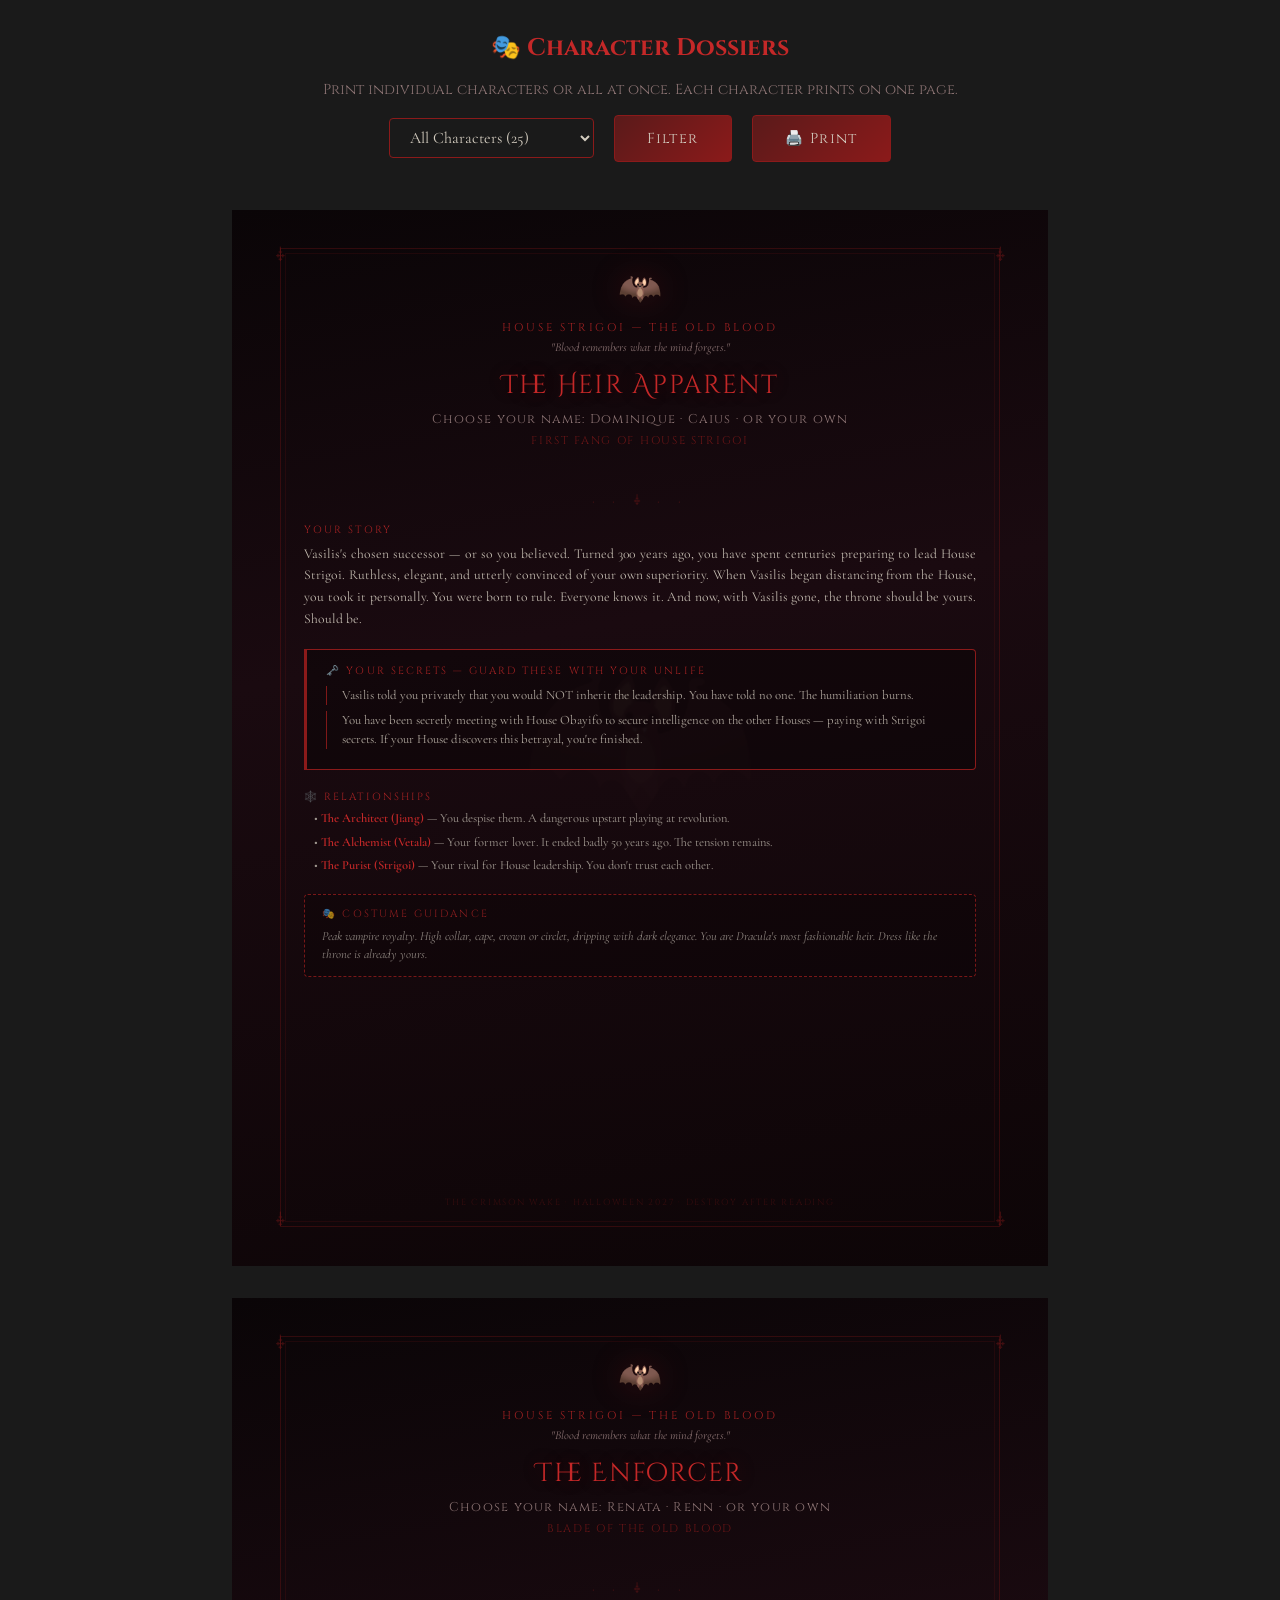
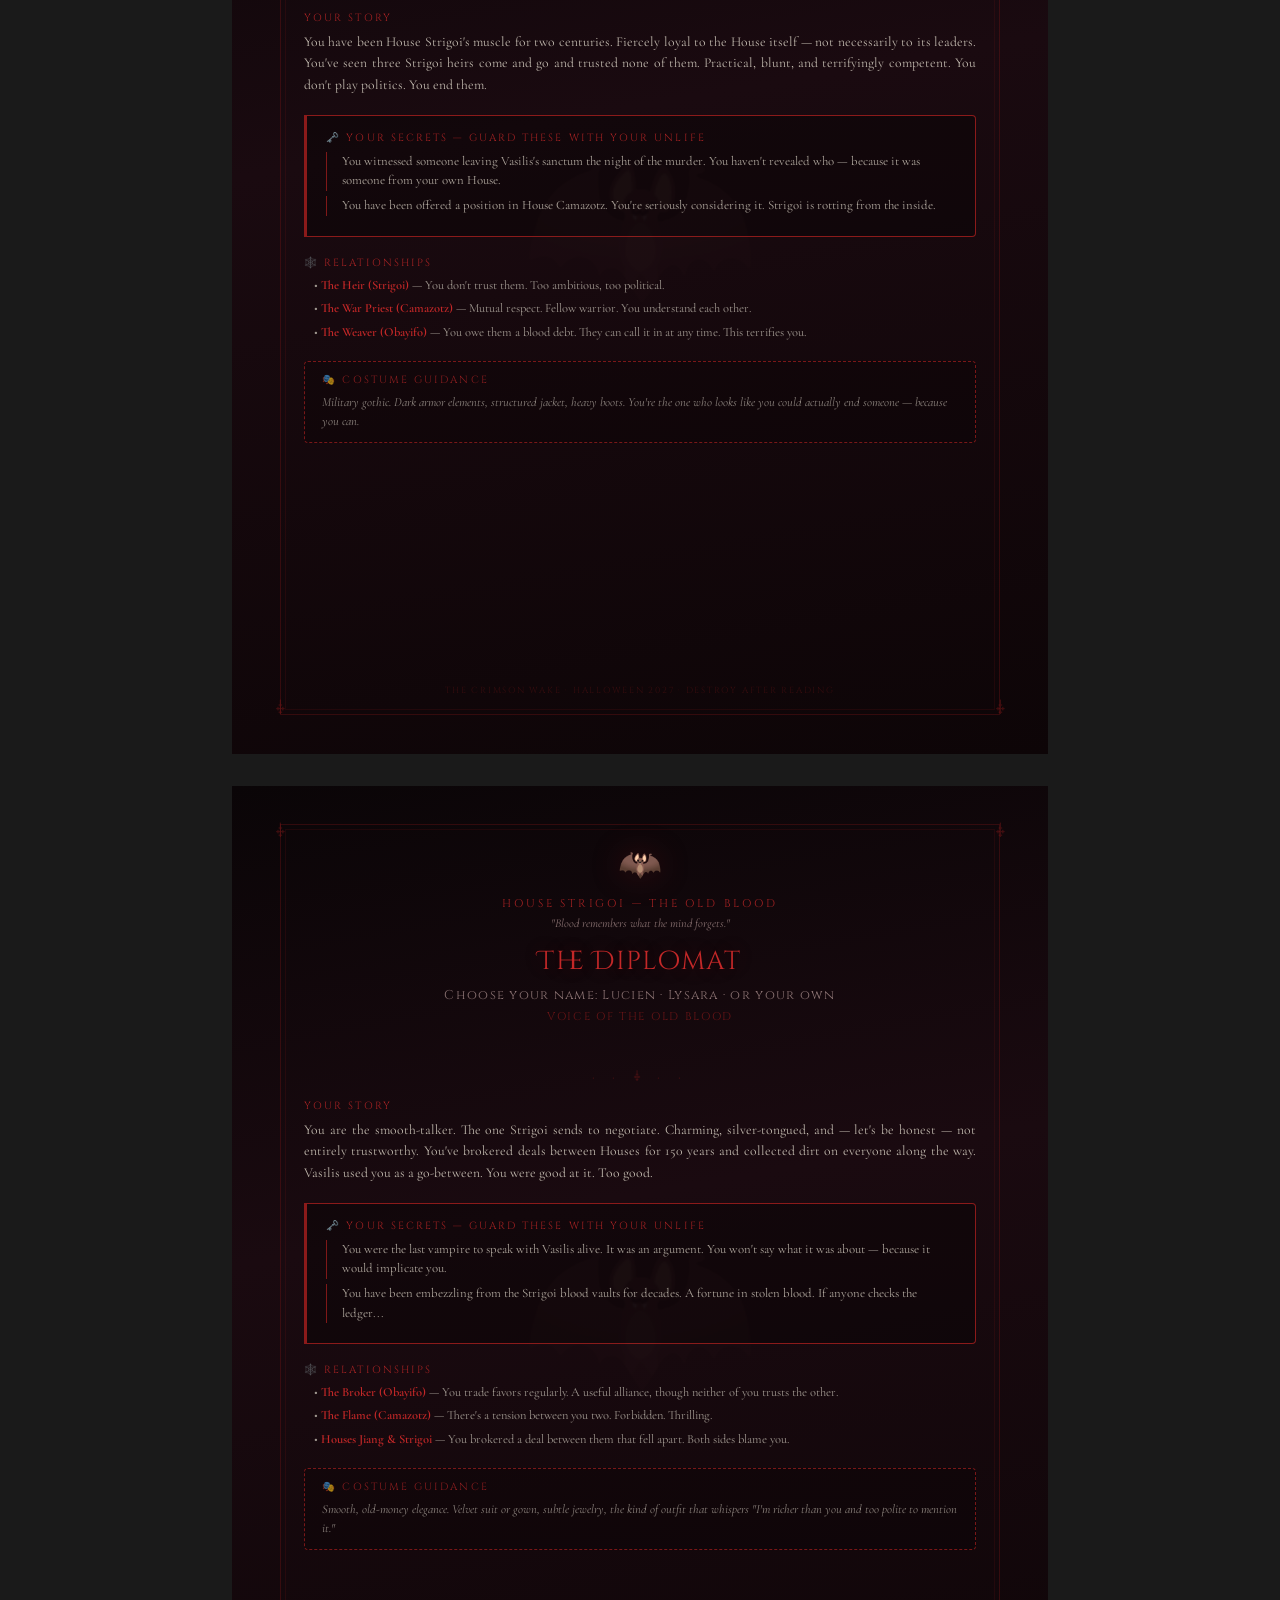
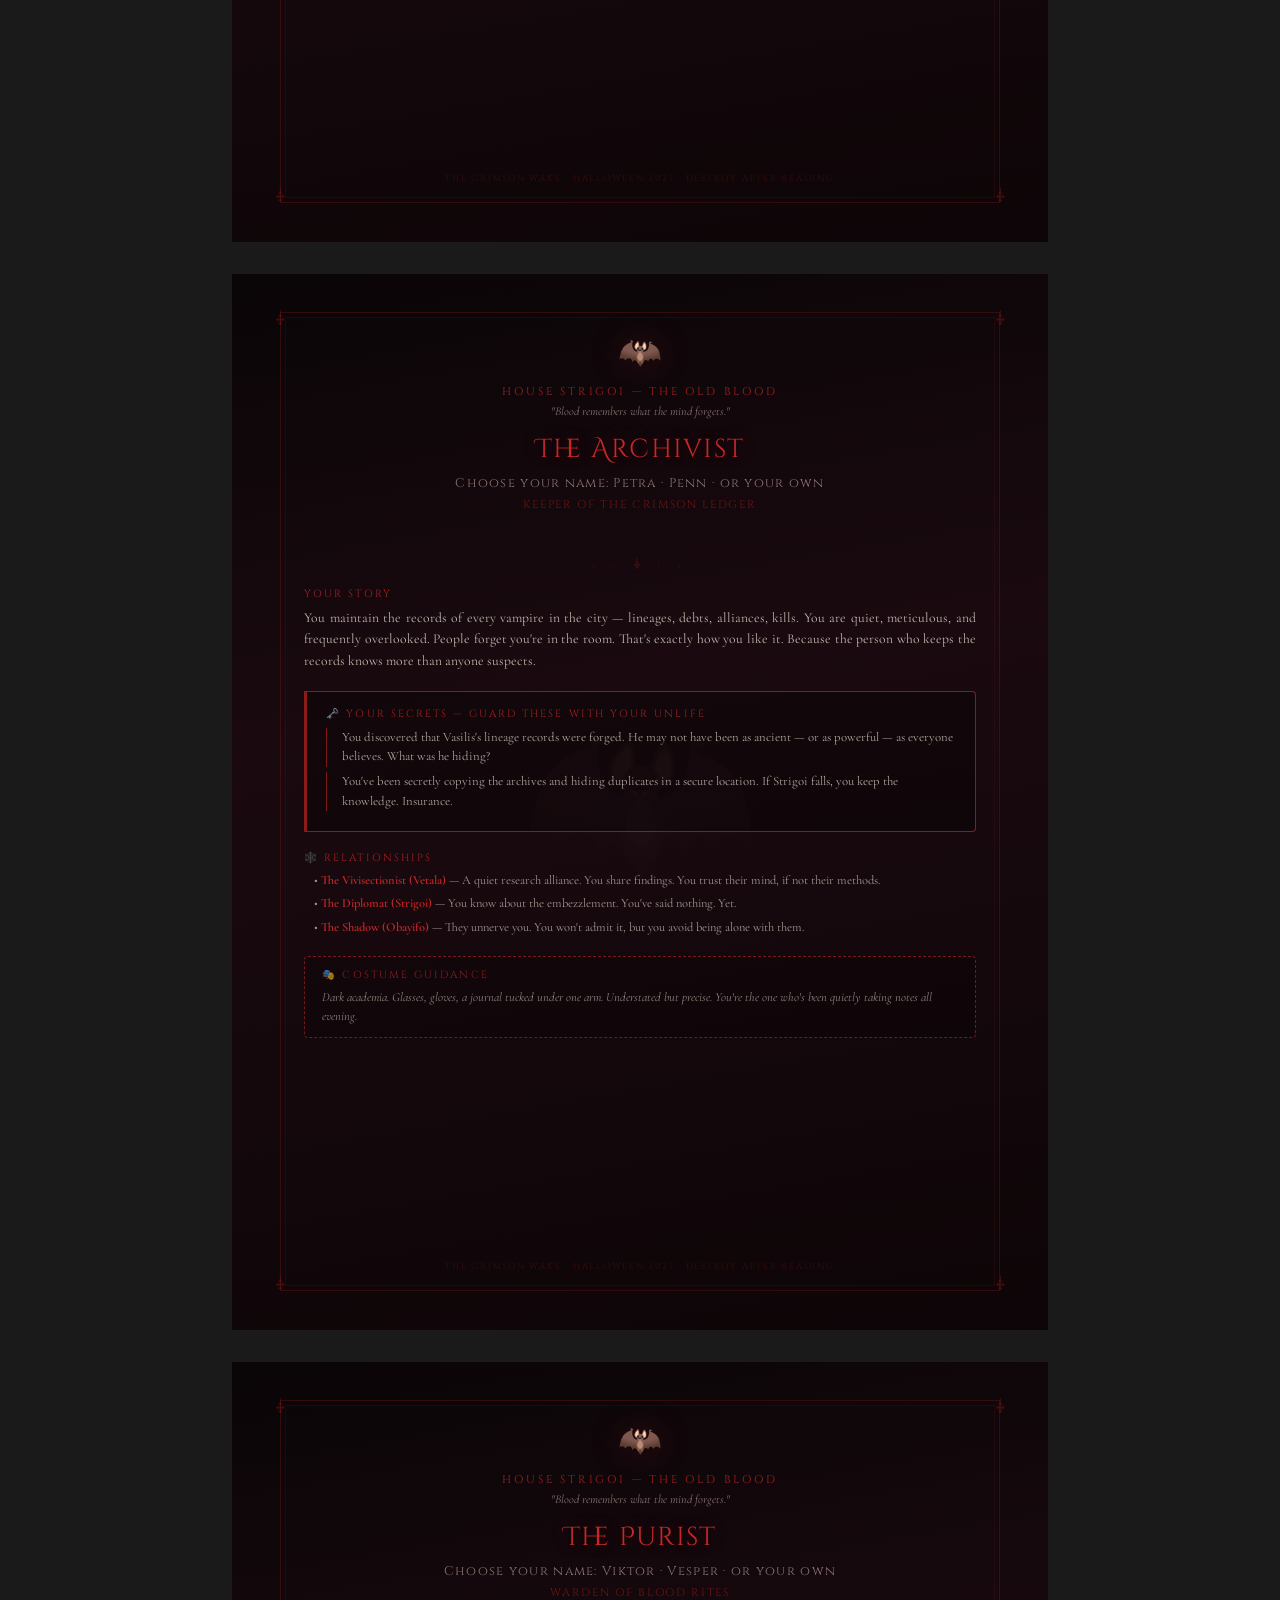
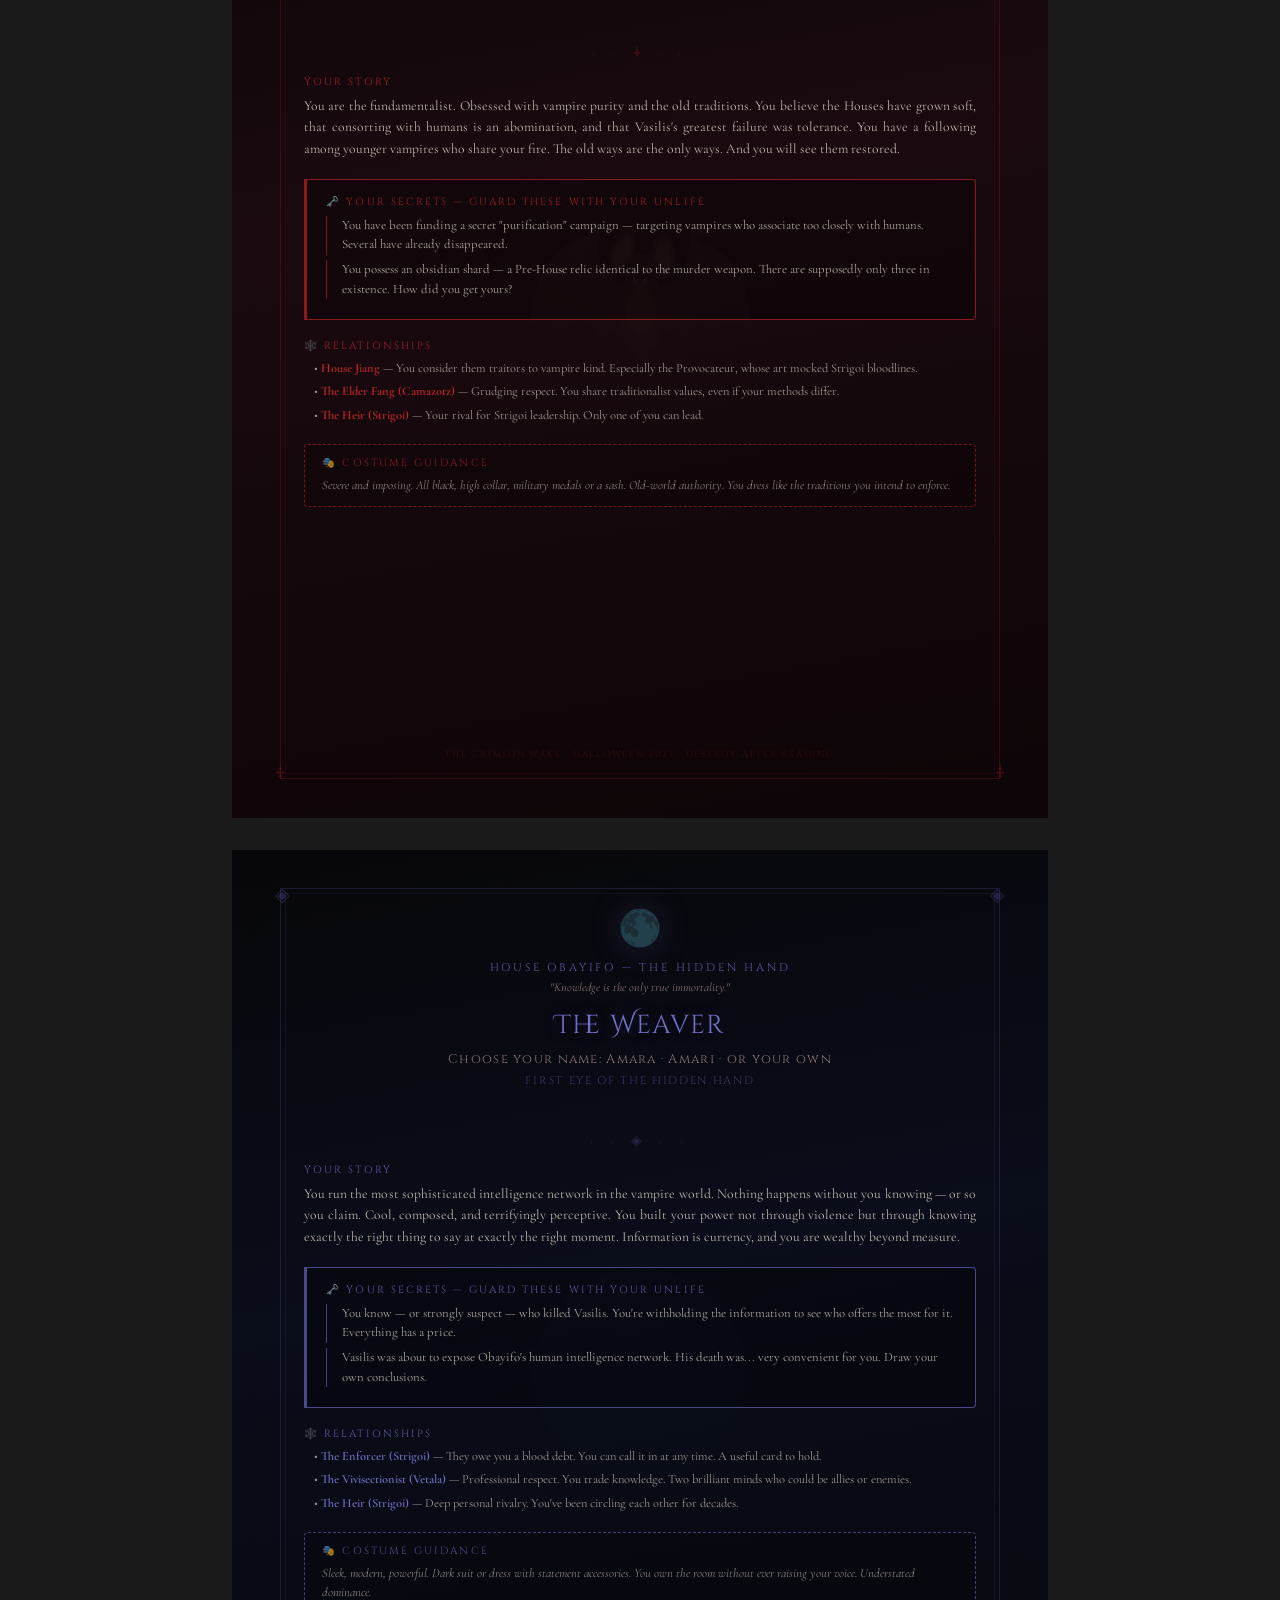
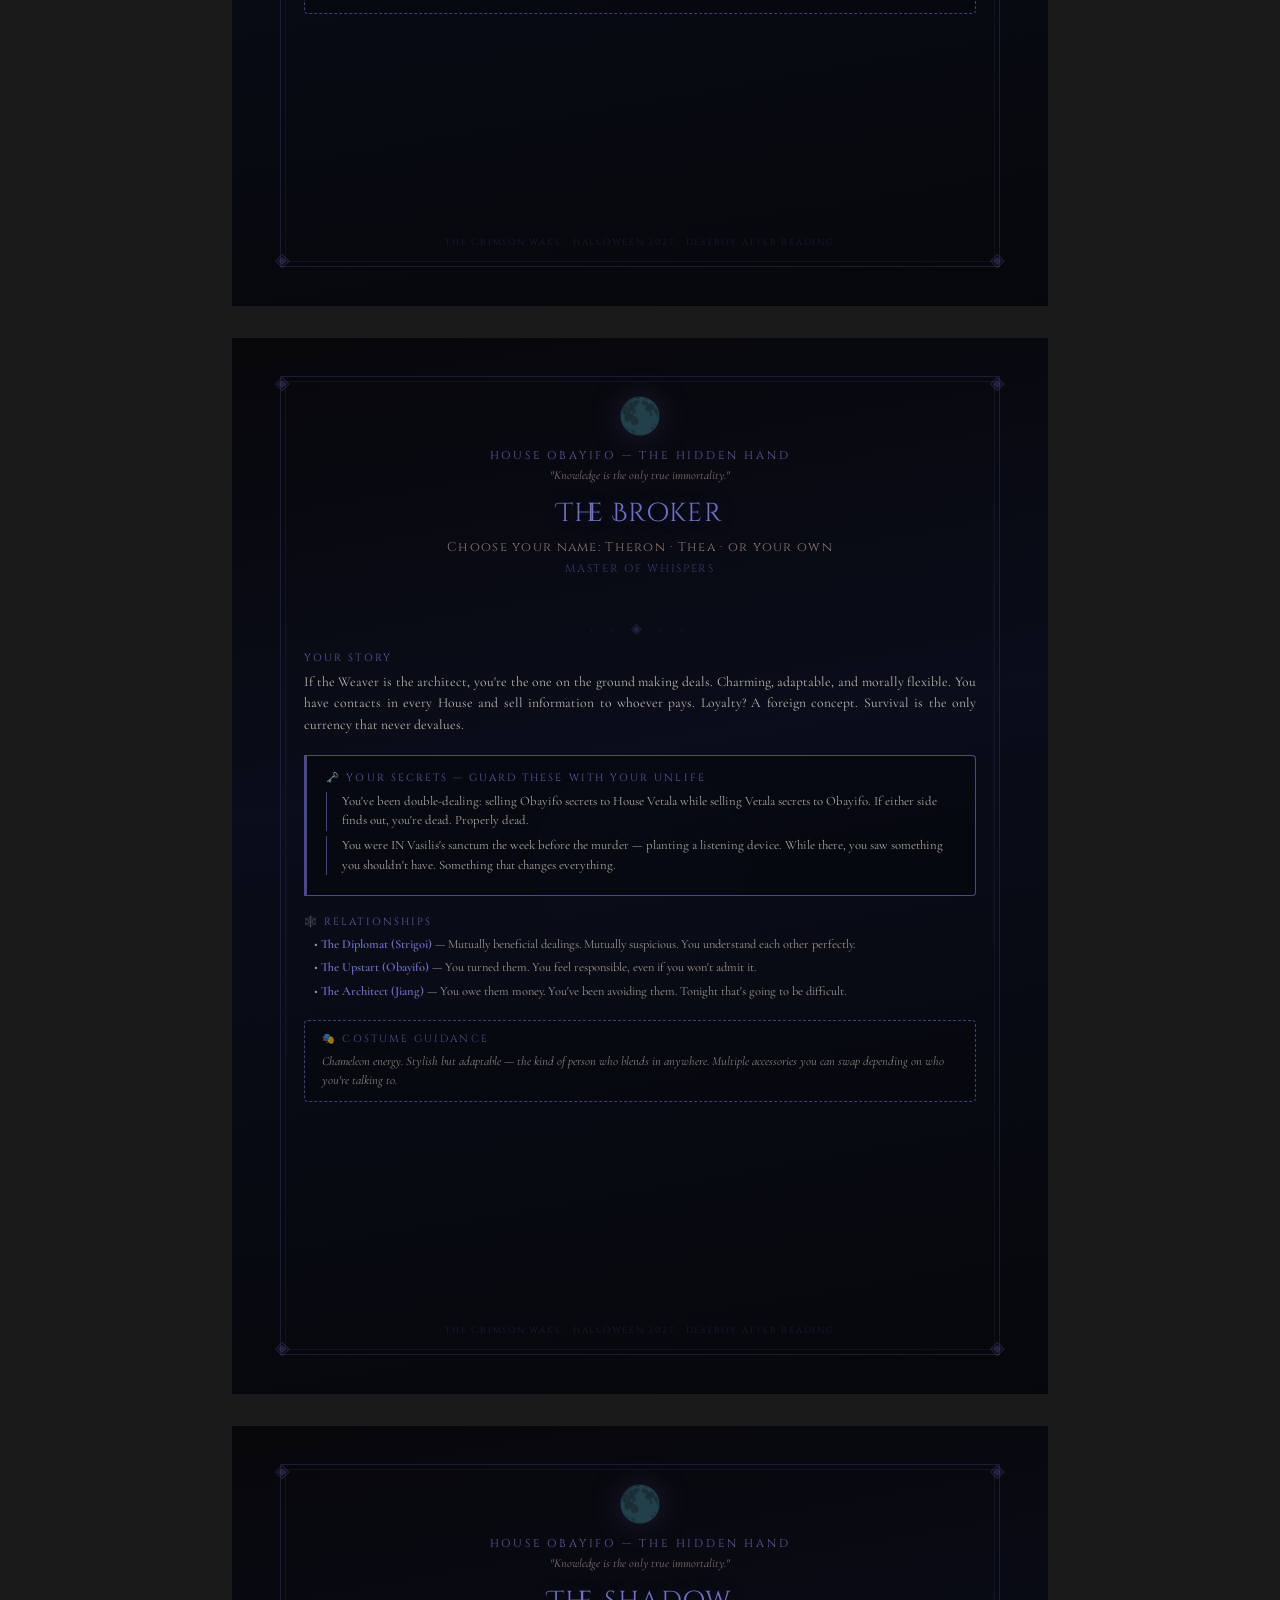
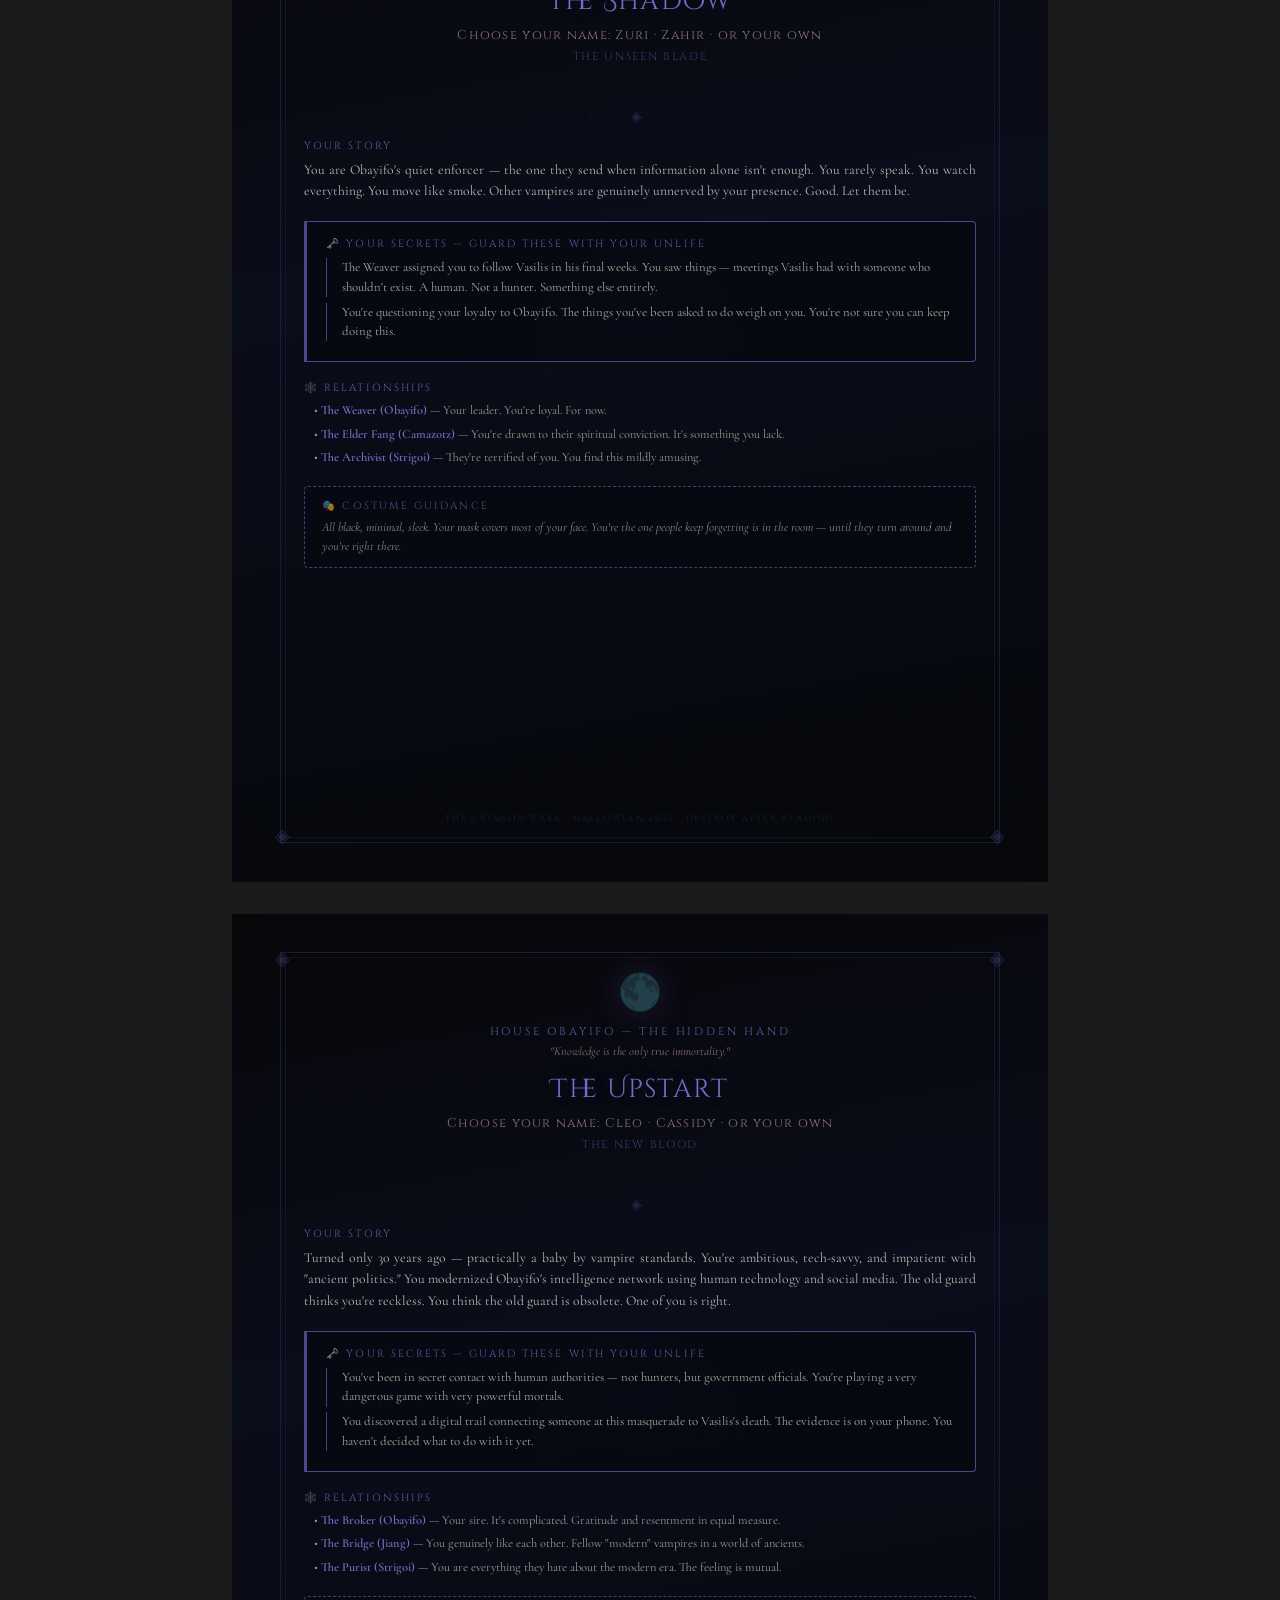
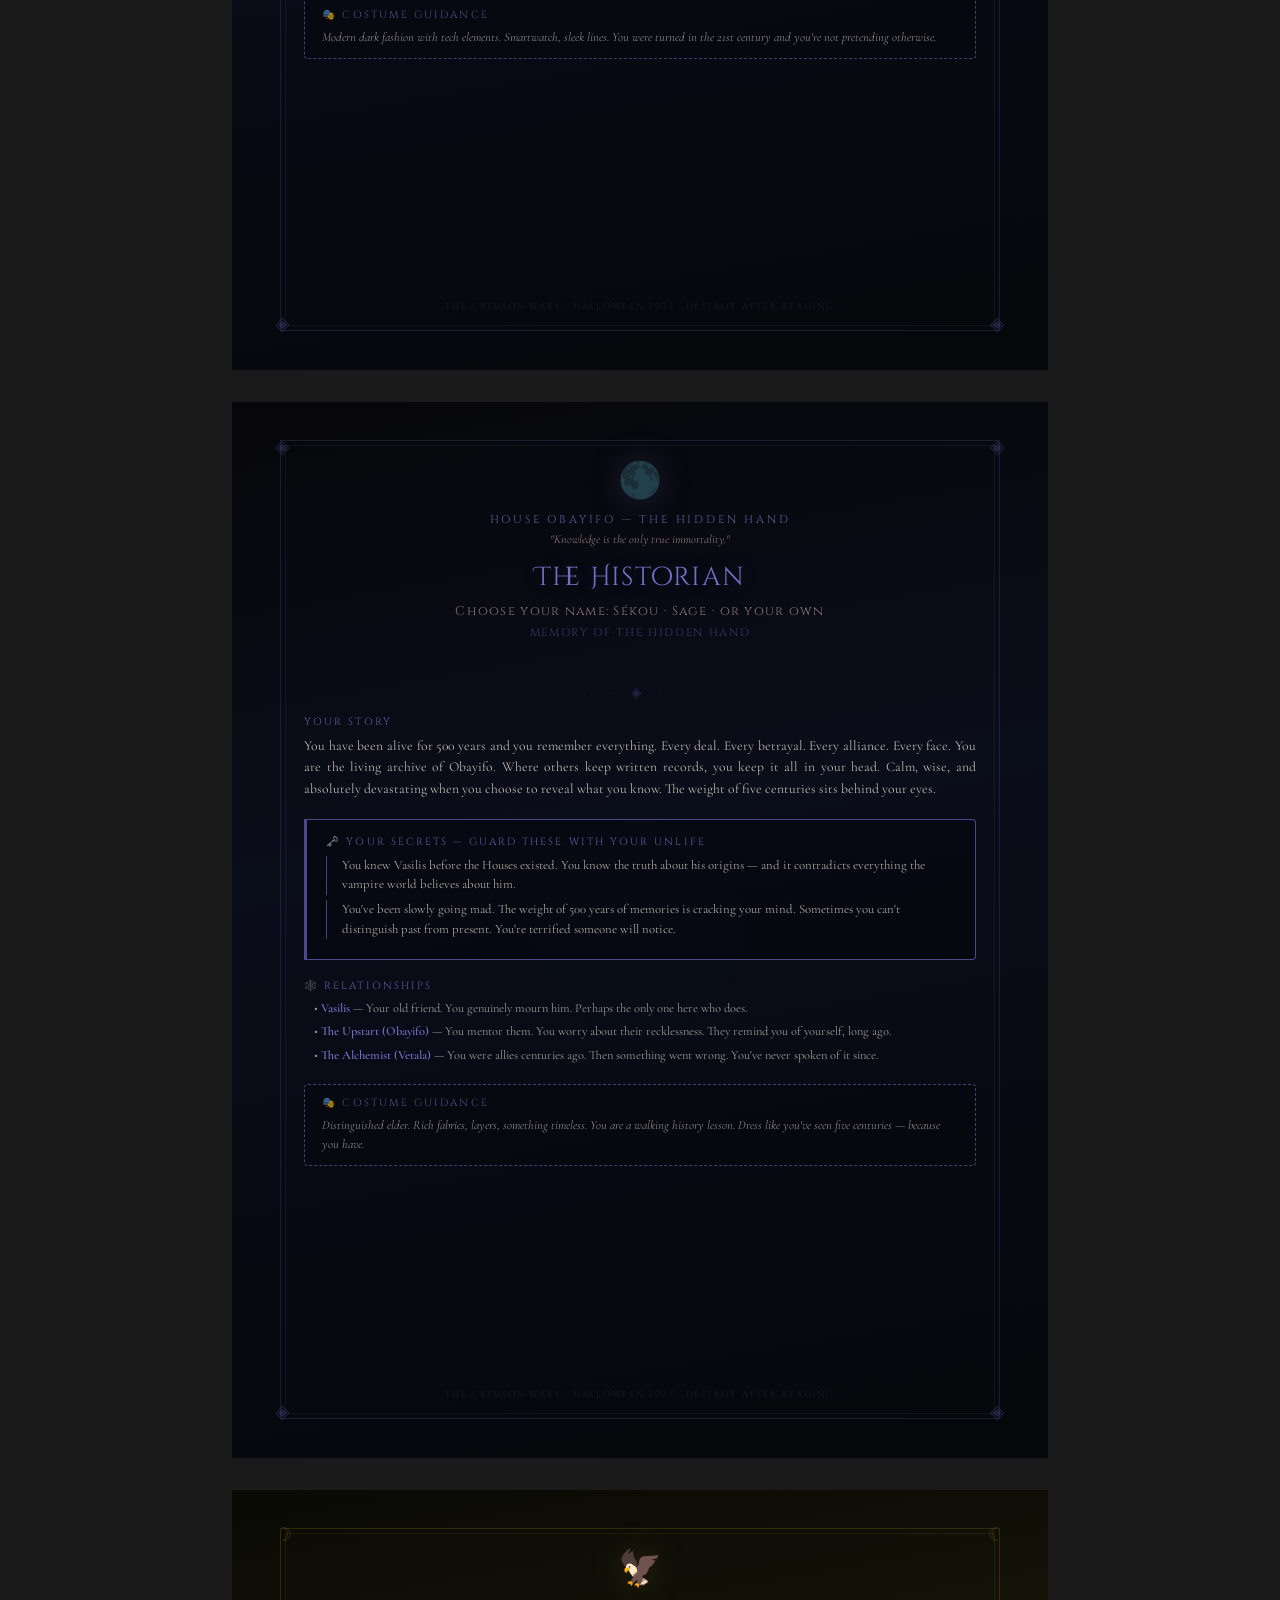
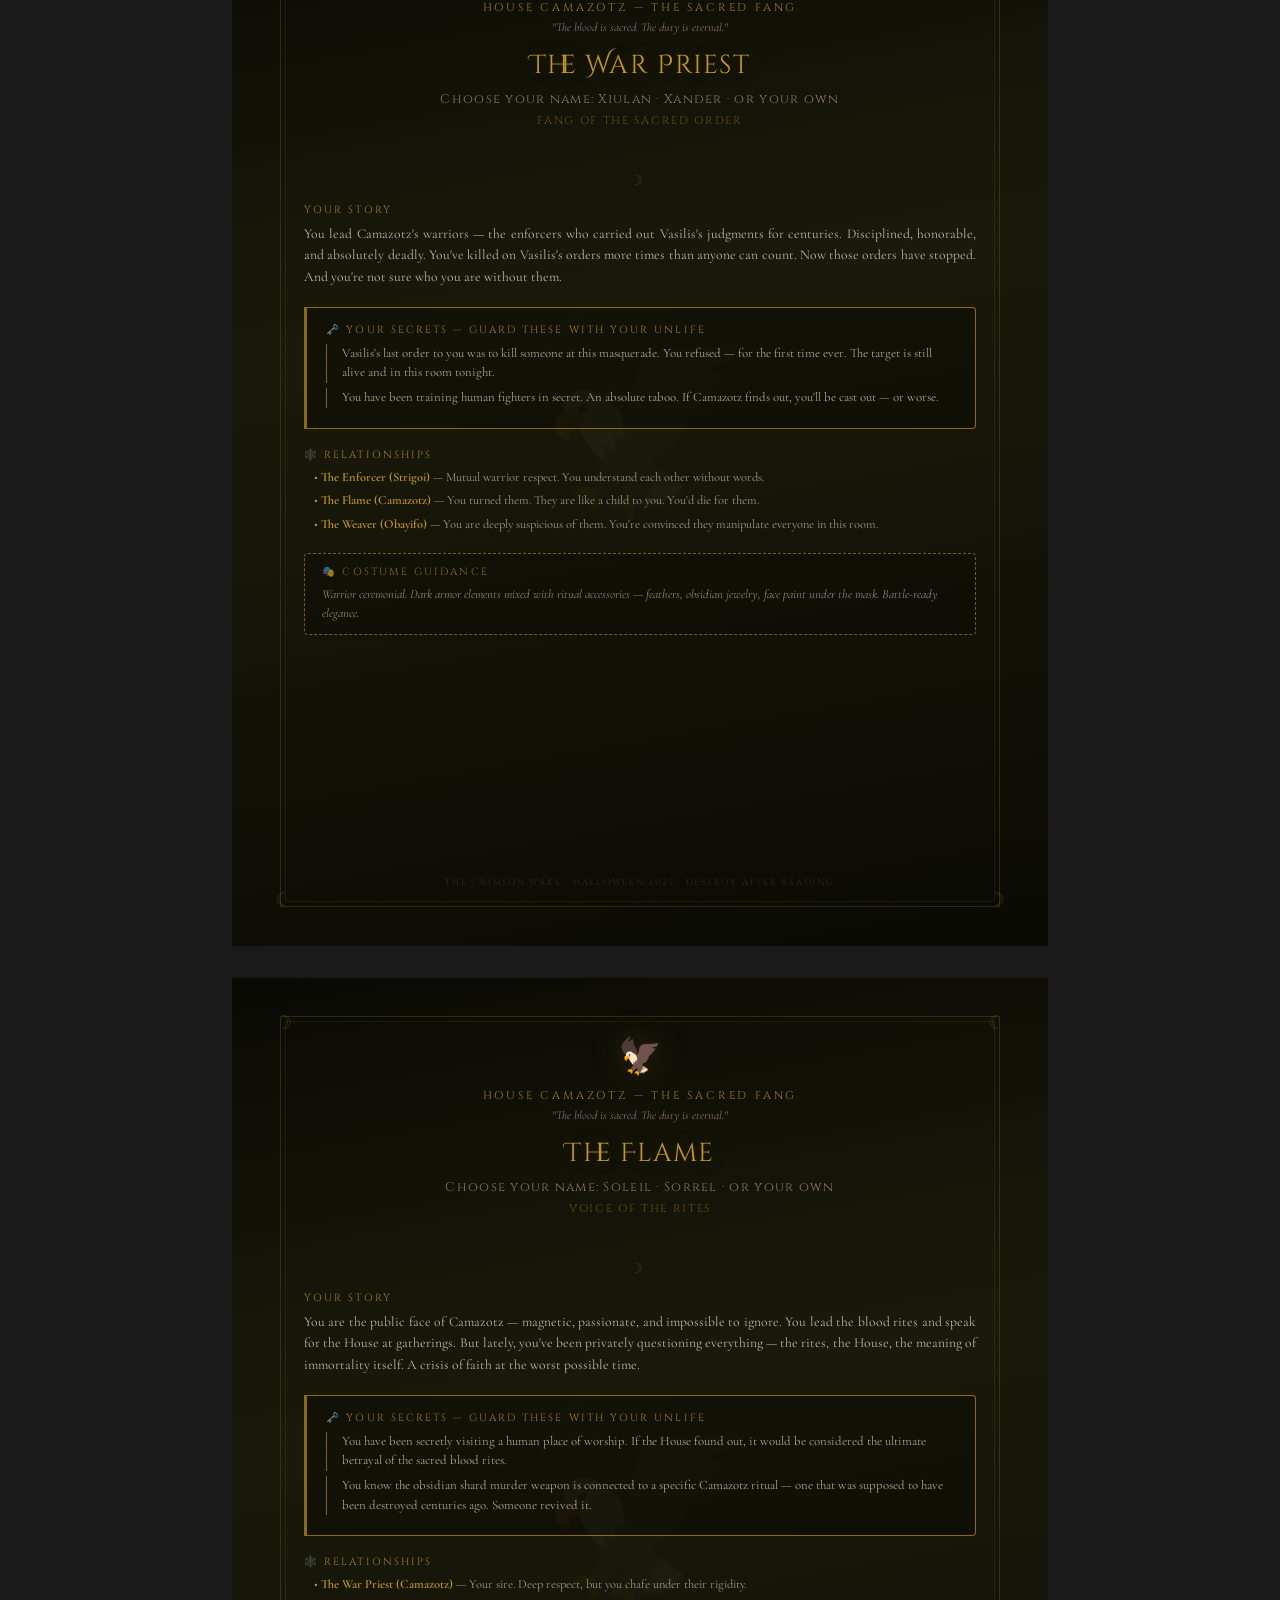
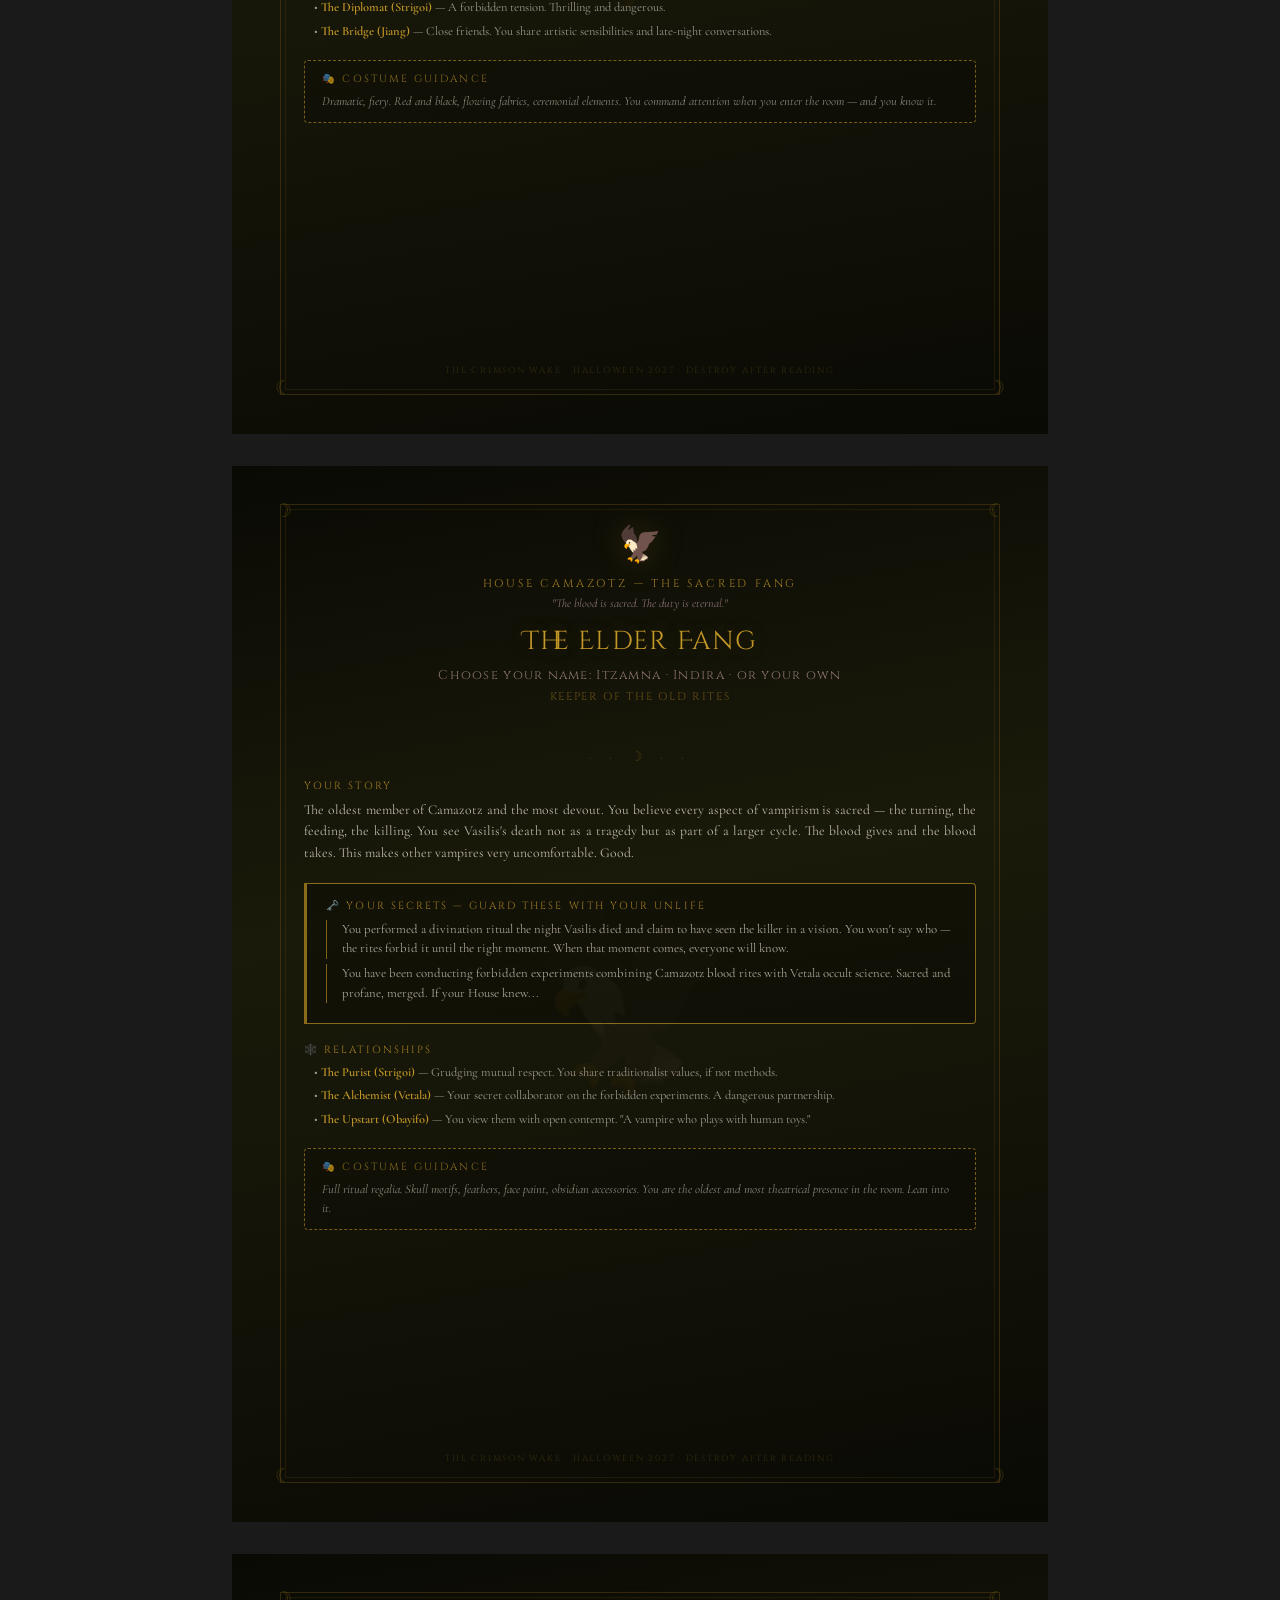
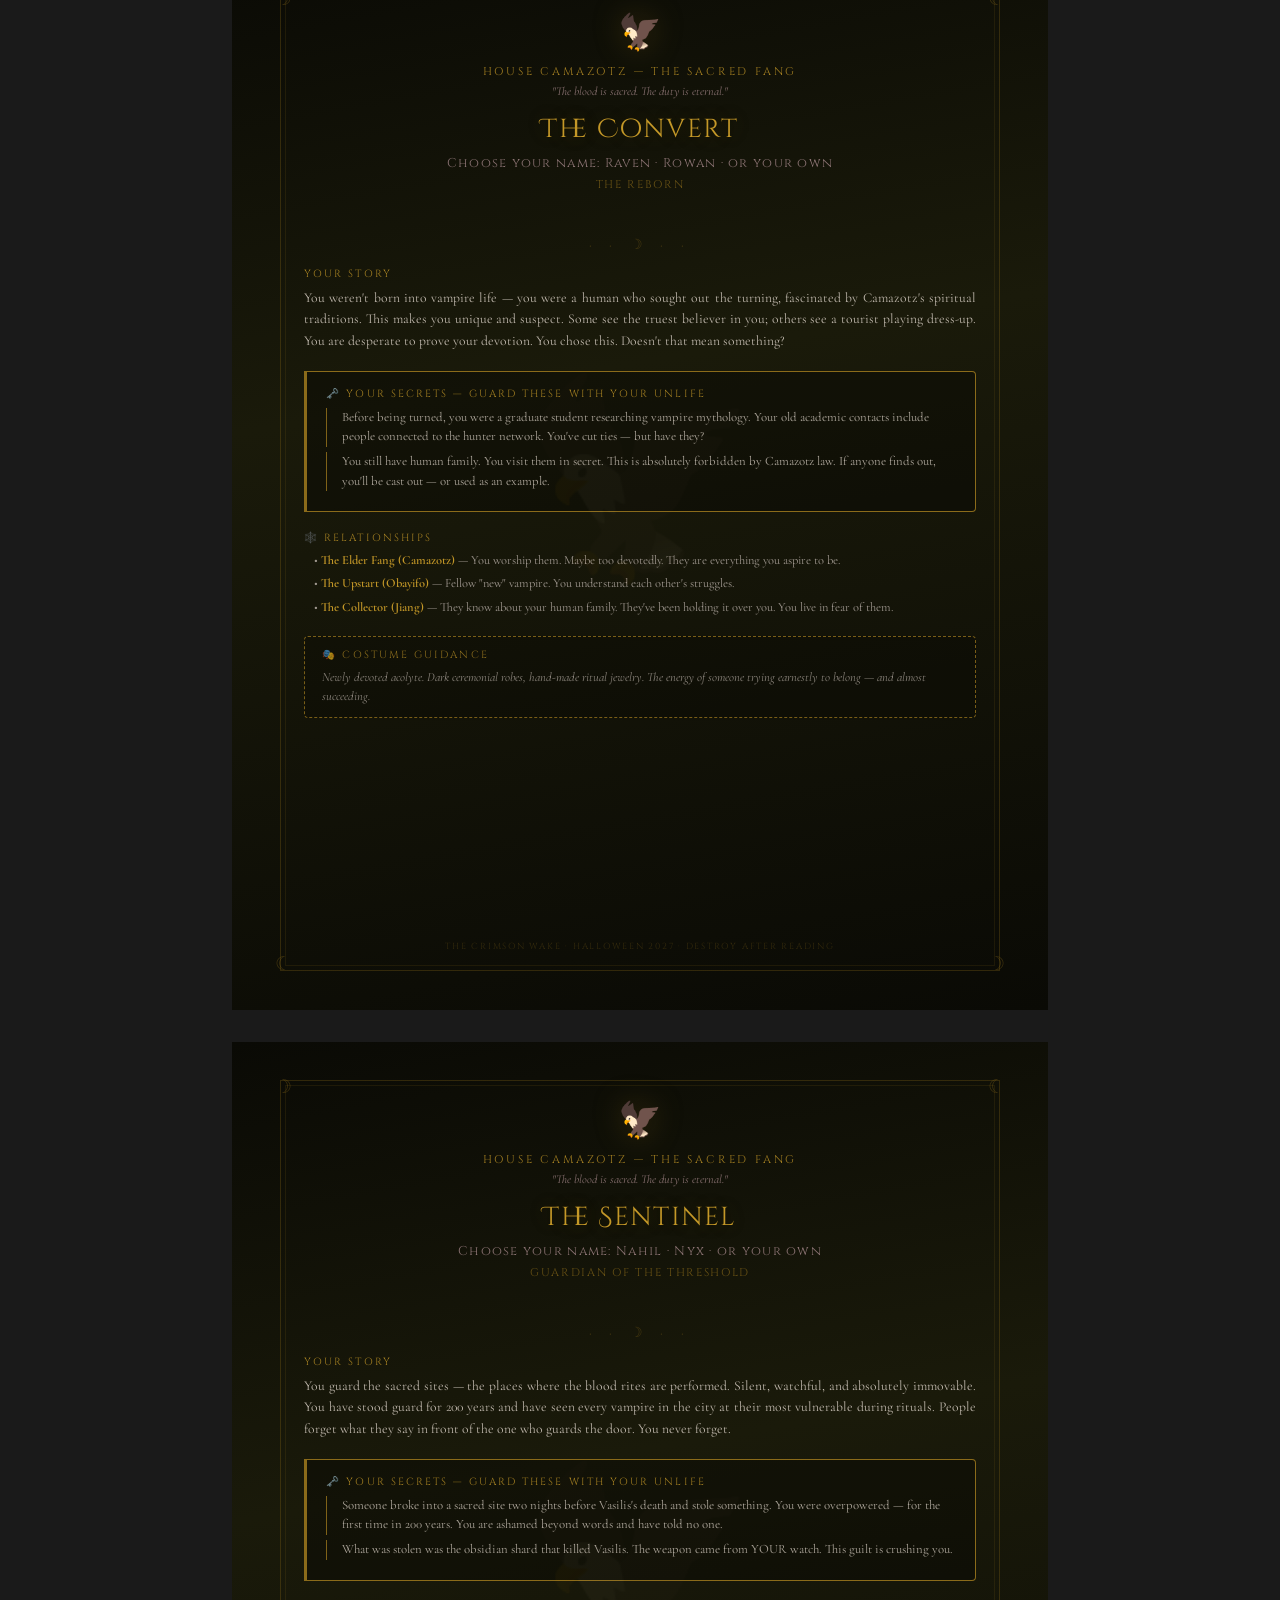
==== characters.html @ c30eae65 "Initial dark masquerade murder mystery site" ====
<!DOCTYPE html>
<html lang="en">
<head>
  <meta charset="UTF-8">
  <meta name="viewport" content="width=device-width, initial-scale=1.0">
  <title>The Crimson Wake — Character Dossiers</title>
  <link href="https://fonts.googleapis.com/css2?family=Cinzel+Decorative:wght@400;700;900&family=Cinzel:wght@400;700&family=Cormorant+Garamond:ital,wght@0,400;0,600;1,400&display=swap" rel="stylesheet">
  <style>
    @page { size: letter; margin: 0; }

    * { box-sizing: border-box; margin: 0; padding: 0; }

    body {
      font-family: 'Cormorant Garamond', Georgia, serif;
      background: #1a1a1a;
      color: #d4cdc0;
    }

    /* Each character = one printed page */
    .dossier {
      width: 8.5in;
      min-height: 11in;
      margin: 0 auto 2rem;
      padding: 0.6in 0.75in;
      position: relative;
      overflow: hidden;
      page-break-after: always;
      display: flex;
      flex-direction: column;
    }

    @media print {
      body { background: white; }
      .dossier { margin: 0; min-height: 100vh; }
      .no-print { display: none !important; }
    }

    /* House color themes */
    .house-strigoi { background: linear-gradient(170deg, #0a0507 0%, #1a0a10 40%, #0d0507 100%); --accent: #8b1a1a; --accent-light: #c42828; --accent-glow: rgba(139, 26, 26, 0.3); --icon: '🦇'; }
    .house-obayifo { background: linear-gradient(170deg, #07070a 0%, #0a0d1a 40%, #05070a 100%); --accent: #4a4a8b; --accent-light: #7070c4; --accent-glow: rgba(74, 74, 139, 0.3); --icon: '🌑'; }
    .house-camazotz { background: linear-gradient(170deg, #0a0a05 0%, #1a1a0a 40%, #0a0a05 100%); --accent: #8b6b1a; --accent-light: #c49828; --accent-glow: rgba(139, 107, 26, 0.3); --icon: '🦅'; }
    .house-jiang { background: linear-gradient(170deg, #050a0a 0%, #0a1a1a 40%, #050a0a 100%); --accent: #1a7a7a; --accent-light: #28b4b4; --accent-glow: rgba(26, 122, 122, 0.3); --icon: '🌙'; }
    .house-vetala { background: linear-gradient(170deg, #0a050a 0%, #150a1a 40%, #0a050a 100%); --accent: #6b1a8b; --accent-light: #9828c4; --accent-glow: rgba(107, 26, 139, 0.3); --icon: '❄️'; }

    /* Border frame */
    .dossier::before {
      content: '';
      position: absolute;
      top: 0.4in;
      left: 0.5in;
      right: 0.5in;
      bottom: 0.4in;
      border: 1px solid var(--accent);
      opacity: 0.3;
      pointer-events: none;
    }

    .dossier::after {
      content: '';
      position: absolute;
      top: 0.45in;
      left: 0.55in;
      right: 0.55in;
      bottom: 0.45in;
      border: 1px solid var(--accent);
      opacity: 0.15;
      pointer-events: none;
    }

    /* Corner flourishes */
    .corner { position: absolute; font-size: 1.2rem; color: var(--accent); opacity: 0.4; }
    .corner-tl { top: 0.35in; left: 0.45in; }
    .corner-tr { top: 0.35in; right: 0.45in; }
    .corner-bl { bottom: 0.35in; left: 0.45in; }
    .corner-br { bottom: 0.35in; right: 0.45in; }

    /* Header */
    .dossier-header {
      text-align: center;
      margin-bottom: 0.3in;
    }

    .house-icon {
      font-size: 2.2rem;
      margin-bottom: 0.1in;
      filter: drop-shadow(0 0 15px var(--accent-glow));
    }

    .house-name {
      font-family: 'Cinzel', serif;
      font-size: 0.7rem;
      letter-spacing: 0.25em;
      text-transform: uppercase;
      color: var(--accent-light);
      opacity: 0.8;
    }

    .house-motto {
      font-style: italic;
      font-size: 0.75rem;
      color: #8a7272;
      margin-top: 0.05in;
    }

    .char-title {
      font-family: 'Cinzel Decorative', serif;
      font-size: 1.6rem;
      color: var(--accent-light);
      margin-top: 0.15in;
      text-shadow: 0 0 20px var(--accent-glow);
      letter-spacing: 0.05em;
    }

    .char-names {
      font-family: 'Cinzel', serif;
      font-size: 0.8rem;
      color: #8a7272;
      margin-top: 0.08in;
      letter-spacing: 0.1em;
    }

    .char-rank {
      font-family: 'Cinzel', serif;
      font-size: 0.7rem;
      letter-spacing: 0.15em;
      text-transform: uppercase;
      color: var(--accent);
      margin-top: 0.06in;
      opacity: 0.7;
    }

    /* Dividers */
    .divider {
      text-align: center;
      color: var(--accent);
      opacity: 0.4;
      font-size: 0.9rem;
      margin: 0.15in 0;
      letter-spacing: 0.5em;
    }

    /* Sections */
    .section-label {
      font-family: 'Cinzel', serif;
      font-size: 0.65rem;
      letter-spacing: 0.2em;
      text-transform: uppercase;
      color: var(--accent-light);
      margin-bottom: 0.06in;
      opacity: 0.8;
    }

    .backstory {
      font-size: 0.85rem;
      line-height: 1.6;
      color: #c0b8ad;
      margin-bottom: 0.2in;
      text-align: justify;
    }

    /* Secrets */
    .secrets-box {
      background: rgba(0, 0, 0, 0.3);
      border: 1px solid var(--accent);
      border-left: 3px solid var(--accent);
      padding: 0.15in 0.2in;
      margin-bottom: 0.2in;
      border-radius: 0 4px 4px 0;
    }

    .secrets-box .section-label {
      color: var(--accent-light);
      margin-bottom: 0.08in;
    }

    .secret-item {
      font-size: 0.8rem;
      line-height: 1.5;
      color: #c0b8ad;
      margin-bottom: 0.06in;
      padding-left: 0.15in;
      border-left: 1px solid var(--accent);
      margin-left: 0;
      opacity: 0.9;
    }

    /* Relationships */
    .relationship {
      font-size: 0.78rem;
      line-height: 1.5;
      color: #a09890;
      margin-bottom: 0.05in;
      padding-left: 0.1in;
    }

    .relationship strong {
      color: var(--accent-light);
      font-weight: 600;
    }

    /* Costume */
    .costume-box {
      background: rgba(0, 0, 0, 0.2);
      border: 1px dashed var(--accent);
      padding: 0.12in 0.18in;
      margin-top: 0.15in;
      border-radius: 4px;
      opacity: 0.85;
    }

    .costume-box p {
      font-size: 0.78rem;
      line-height: 1.5;
      color: #a09890;
      font-style: italic;
    }

    /* Footer */
    .dossier-footer {
      margin-top: auto;
      text-align: center;
      padding-top: 0.15in;
    }

    .dossier-footer p {
      font-family: 'Cinzel', serif;
      font-size: 0.55rem;
      letter-spacing: 0.2em;
      text-transform: uppercase;
      color: var(--accent);
      opacity: 0.3;
    }

    /* Seal watermark */
    .seal {
      position: absolute;
      top: 50%;
      left: 50%;
      transform: translate(-50%, -50%);
      font-size: 12rem;
      opacity: 0.03;
      pointer-events: none;
      color: var(--accent-light);
    }

    /* Print controls */
    .controls {
      text-align: center;
      padding: 2rem;
      font-family: 'Cinzel', serif;
    }

    .controls h1 {
      color: #c42828;
      font-size: 1.5rem;
      margin-bottom: 1rem;
    }

    .controls p {
      color: #8a7272;
      margin-bottom: 0.5rem;
      font-size: 0.9rem;
    }

    .controls button {
      background: linear-gradient(135deg, #5a1a1a, #8b1a1a);
      color: #d4cdc0;
      border: 1px solid #8b1a1a;
      padding: 0.8rem 2rem;
      font-family: 'Cinzel', serif;
      font-size: 0.9rem;
      letter-spacing: 0.1em;
      cursor: pointer;
      border-radius: 4px;
      margin: 0.5rem;
    }

    .controls button:hover {
      background: linear-gradient(135deg, #8b1a1a, #c42828);
    }

    .controls select {
      background: #1a1a1a;
      color: #d4cdc0;
      border: 1px solid #8b1a1a;
      padding: 0.5rem 1rem;
      font-family: 'Cormorant Garamond', serif;
      font-size: 1rem;
      border-radius: 4px;
      margin: 0.5rem;
    }
  </style>
</head>
<body>

<div class="controls no-print">
  <h1>🎭 Character Dossiers</h1>
  <p>Print individual characters or all at once. Each character prints on one page.</p>
  <p>
    <select id="filter">
      <option value="all">All Characters (25)</option>
      <option value="strigoi">🦇 House Strigoi (5)</option>
      <option value="obayifo">🌑 House Obayifo (5)</option>
      <option value="camazotz">🦅 House Camazotz (5)</option>
      <option value="jiang">🌙 House Jiang (5)</option>
      <option value="vetala">❄️ House Vetala (5)</option>
    </select>
    <button onclick="filterHouse()">Filter</button>
    <button onclick="window.print()">🖨️ Print</button>
  </p>
</div>

<!-- S1 -->
<div class="dossier house-strigoi" data-house="strigoi">
  <div class="seal">🦇</div>
  <span class="corner corner-tl">⸸</span><span class="corner corner-tr">⸸</span>
  <span class="corner corner-bl">⸸</span><span class="corner corner-br">⸸</span>
  <div class="dossier-header">
    <div class="house-icon">🦇</div>
    <div class="house-name">House Strigoi — The Old Blood</div>
    <div class="house-motto">"Blood remembers what the mind forgets."</div>
    <div class="char-title">The Heir Apparent</div>
    <div class="char-names">Choose your name: Dominique · Caius · or your own</div>
    <div class="char-rank">First Fang of House Strigoi</div>
  </div>
  <div class="divider">· · ⸸ · ·</div>
  <div class="section-label">Your Story</div>
  <p class="backstory">Vasilis's chosen successor — or so you believed. Turned 300 years ago, you have spent centuries preparing to lead House Strigoi. Ruthless, elegant, and utterly convinced of your own superiority. When Vasilis began distancing from the House, you took it personally. You were born to rule. Everyone knows it. And now, with Vasilis gone, the throne should be yours. Should be.</p>
  <div class="secrets-box">
    <div class="section-label">🗝️ Your Secrets — Guard These With Your Unlife</div>
    <p class="secret-item">Vasilis told you privately that you would NOT inherit the leadership. You have told no one. The humiliation burns.</p>
    <p class="secret-item">You have been secretly meeting with House Obayifo to secure intelligence on the other Houses — paying with Strigoi secrets. If your House discovers this betrayal, you're finished.</p>
  </div>
  <div class="section-label">🕸️ Relationships</div>
  <p class="relationship">• <strong>The Architect (Jiang)</strong> — You despise them. A dangerous upstart playing at revolution.</p>
  <p class="relationship">• <strong>The Alchemist (Vetala)</strong> — Your former lover. It ended badly 50 years ago. The tension remains.</p>
  <p class="relationship">• <strong>The Purist (Strigoi)</strong> — Your rival for House leadership. You don't trust each other.</p>
  <div class="costume-box">
    <div class="section-label">🎭 Costume Guidance</div>
    <p>Peak vampire royalty. High collar, cape, crown or circlet, dripping with dark elegance. You are Dracula's most fashionable heir. Dress like the throne is already yours.</p>
  </div>
  <div class="dossier-footer">
    <p>The Crimson Wake · Halloween 2027 · Destroy After Reading</p>
  </div>
</div>

<!-- S2 -->
<div class="dossier house-strigoi" data-house="strigoi">
  <div class="seal">🦇</div>
  <span class="corner corner-tl">⸸</span><span class="corner corner-tr">⸸</span>
  <span class="corner corner-bl">⸸</span><span class="corner corner-br">⸸</span>
  <div class="dossier-header">
    <div class="house-icon">🦇</div>
    <div class="house-name">House Strigoi — The Old Blood</div>
    <div class="house-motto">"Blood remembers what the mind forgets."</div>
    <div class="char-title">The Enforcer</div>
    <div class="char-names">Choose your name: Renata · Renn · or your own</div>
    <div class="char-rank">Blade of the Old Blood</div>
  </div>
  <div class="divider">· · ⸸ · ·</div>
  <div class="section-label">Your Story</div>
  <p class="backstory">You have been House Strigoi's muscle for two centuries. Fiercely loyal to the House itself — not necessarily to its leaders. You've seen three Strigoi heirs come and go and trusted none of them. Practical, blunt, and terrifyingly competent. You don't play politics. You end them.</p>
  <div class="secrets-box">
    <div class="section-label">🗝️ Your Secrets — Guard These With Your Unlife</div>
    <p class="secret-item">You witnessed someone leaving Vasilis's sanctum the night of the murder. You haven't revealed who — because it was someone from your own House.</p>
    <p class="secret-item">You have been offered a position in House Camazotz. You're seriously considering it. Strigoi is rotting from the inside.</p>
  </div>
  <div class="section-label">🕸️ Relationships</div>
  <p class="relationship">• <strong>The Heir (Strigoi)</strong> — You don't trust them. Too ambitious, too political.</p>
  <p class="relationship">• <strong>The War Priest (Camazotz)</strong> — Mutual respect. Fellow warrior. You understand each other.</p>
  <p class="relationship">• <strong>The Weaver (Obayifo)</strong> — You owe them a blood debt. They can call it in at any time. This terrifies you.</p>
  <div class="costume-box">
    <div class="section-label">🎭 Costume Guidance</div>
    <p>Military gothic. Dark armor elements, structured jacket, heavy boots. You're the one who looks like you could actually end someone — because you can.</p>
  </div>
  <div class="dossier-footer">
    <p>The Crimson Wake · Halloween 2027 · Destroy After Reading</p>
  </div>
</div>

<!-- S3 -->
<div class="dossier house-strigoi" data-house="strigoi">
  <div class="seal">🦇</div>
  <span class="corner corner-tl">⸸</span><span class="corner corner-tr">⸸</span>
  <span class="corner corner-bl">⸸</span><span class="corner corner-br">⸸</span>
  <div class="dossier-header">
    <div class="house-icon">🦇</div>
    <div class="house-name">House Strigoi — The Old Blood</div>
    <div class="house-motto">"Blood remembers what the mind forgets."</div>
    <div class="char-title">The Diplomat</div>
    <div class="char-names">Choose your name: Lucien · Lysara · or your own</div>
    <div class="char-rank">Voice of the Old Blood</div>
  </div>
  <div class="divider">· · ⸸ · ·</div>
  <div class="section-label">Your Story</div>
  <p class="backstory">You are the smooth-talker. The one Strigoi sends to negotiate. Charming, silver-tongued, and — let's be honest — not entirely trustworthy. You've brokered deals between Houses for 150 years and collected dirt on everyone along the way. Vasilis used you as a go-between. You were good at it. Too good.</p>
  <div class="secrets-box">
    <div class="section-label">🗝️ Your Secrets — Guard These With Your Unlife</div>
    <p class="secret-item">You were the last vampire to speak with Vasilis alive. It was an argument. You won't say what it was about — because it would implicate you.</p>
    <p class="secret-item">You have been embezzling from the Strigoi blood vaults for decades. A fortune in stolen blood. If anyone checks the ledger...</p>
  </div>
  <div class="section-label">🕸️ Relationships</div>
  <p class="relationship">• <strong>The Broker (Obayifo)</strong> — You trade favors regularly. A useful alliance, though neither of you trusts the other.</p>
  <p class="relationship">• <strong>The Flame (Camazotz)</strong> — There's a tension between you two. Forbidden. Thrilling.</p>
  <p class="relationship">• <strong>Houses Jiang & Strigoi</strong> — You brokered a deal between them that fell apart. Both sides blame you.</p>
  <div class="costume-box">
    <div class="section-label">🎭 Costume Guidance</div>
    <p>Smooth, old-money elegance. Velvet suit or gown, subtle jewelry, the kind of outfit that whispers "I'm richer than you and too polite to mention it."</p>
  </div>
  <div class="dossier-footer">
    <p>The Crimson Wake · Halloween 2027 · Destroy After Reading</p>
  </div>
</div>

<!-- S4 -->
<div class="dossier house-strigoi" data-house="strigoi">
  <div class="seal">🦇</div>
  <span class="corner corner-tl">⸸</span><span class="corner corner-tr">⸸</span>
  <span class="corner corner-bl">⸸</span><span class="corner corner-br">⸸</span>
  <div class="dossier-header">
    <div class="house-icon">🦇</div>
    <div class="house-name">House Strigoi — The Old Blood</div>
    <div class="house-motto">"Blood remembers what the mind forgets."</div>
    <div class="char-title">The Archivist</div>
    <div class="char-names">Choose your name: Petra · Penn · or your own</div>
    <div class="char-rank">Keeper of the Crimson Ledger</div>
  </div>
  <div class="divider">· · ⸸ · ·</div>
  <div class="section-label">Your Story</div>
  <p class="backstory">You maintain the records of every vampire in the city — lineages, debts, alliances, kills. You are quiet, meticulous, and frequently overlooked. People forget you're in the room. That's exactly how you like it. Because the person who keeps the records knows more than anyone suspects.</p>
  <div class="secrets-box">
    <div class="section-label">🗝️ Your Secrets — Guard These With Your Unlife</div>
    <p class="secret-item">You discovered that Vasilis's lineage records were forged. He may not have been as ancient — or as powerful — as everyone believes. What was he hiding?</p>
    <p class="secret-item">You've been secretly copying the archives and hiding duplicates in a secure location. If Strigoi falls, you keep the knowledge. Insurance.</p>
  </div>
  <div class="section-label">🕸️ Relationships</div>
  <p class="relationship">• <strong>The Vivisectionist (Vetala)</strong> — A quiet research alliance. You share findings. You trust their mind, if not their methods.</p>
  <p class="relationship">• <strong>The Diplomat (Strigoi)</strong> — You know about the embezzlement. You've said nothing. Yet.</p>
  <p class="relationship">• <strong>The Shadow (Obayifo)</strong> — They unnerve you. You won't admit it, but you avoid being alone with them.</p>
  <div class="costume-box">
    <div class="section-label">🎭 Costume Guidance</div>
    <p>Dark academia. Glasses, gloves, a journal tucked under one arm. Understated but precise. You're the one who's been quietly taking notes all evening.</p>
  </div>
  <div class="dossier-footer">
    <p>The Crimson Wake · Halloween 2027 · Destroy After Reading</p>
  </div>
</div>

<!-- S5 -->
<div class="dossier house-strigoi" data-house="strigoi">
  <div class="seal">🦇</div>
  <span class="corner corner-tl">⸸</span><span class="corner corner-tr">⸸</span>
  <span class="corner corner-bl">⸸</span><span class="corner corner-br">⸸</span>
  <div class="dossier-header">
    <div class="house-icon">🦇</div>
    <div class="house-name">House Strigoi — The Old Blood</div>
    <div class="house-motto">"Blood remembers what the mind forgets."</div>
    <div class="char-title">The Purist</div>
    <div class="char-names">Choose your name: Viktor · Vesper · or your own</div>
    <div class="char-rank">Warden of Blood Rites</div>
  </div>
  <div class="divider">· · ⸸ · ·</div>
  <div class="section-label">Your Story</div>
  <p class="backstory">You are the fundamentalist. Obsessed with vampire purity and the old traditions. You believe the Houses have grown soft, that consorting with humans is an abomination, and that Vasilis's greatest failure was tolerance. You have a following among younger vampires who share your fire. The old ways are the only ways. And you will see them restored.</p>
  <div class="secrets-box">
    <div class="section-label">🗝️ Your Secrets — Guard These With Your Unlife</div>
    <p class="secret-item">You have been funding a secret "purification" campaign — targeting vampires who associate too closely with humans. Several have already disappeared.</p>
    <p class="secret-item">You possess an obsidian shard — a Pre-House relic identical to the murder weapon. There are supposedly only three in existence. How did you get yours?</p>
  </div>
  <div class="section-label">🕸️ Relationships</div>
  <p class="relationship">• <strong>House Jiang</strong> — You consider them traitors to vampire kind. Especially the Provocateur, whose art mocked Strigoi bloodlines.</p>
  <p class="relationship">• <strong>The Elder Fang (Camazotz)</strong> — Grudging respect. You share traditionalist values, even if your methods differ.</p>
  <p class="relationship">• <strong>The Heir (Strigoi)</strong> — Your rival for Strigoi leadership. Only one of you can lead.</p>
  <div class="costume-box">
    <div class="section-label">🎭 Costume Guidance</div>
    <p>Severe and imposing. All black, high collar, military medals or a sash. Old-world authority. You dress like the traditions you intend to enforce.</p>
  </div>
  <div class="dossier-footer">
    <p>The Crimson Wake · Halloween 2027 · Destroy After Reading</p>
  </div>
</div>

<!-- O1 -->
<div class="dossier house-obayifo" data-house="obayifo">
  <div class="seal">🌑</div>
  <span class="corner corner-tl">◈</span><span class="corner corner-tr">◈</span>
  <span class="corner corner-bl">◈</span><span class="corner corner-br">◈</span>
  <div class="dossier-header">
    <div class="house-icon">🌑</div>
    <div class="house-name">House Obayifo — The Hidden Hand</div>
    <div class="house-motto">"Knowledge is the only true immortality."</div>
    <div class="char-title">The Weaver</div>
    <div class="char-names">Choose your name: Amara · Amari · or your own</div>
    <div class="char-rank">First Eye of the Hidden Hand</div>
  </div>
  <div class="divider">· · ◈ · ·</div>
  <div class="section-label">Your Story</div>
  <p class="backstory">You run the most sophisticated intelligence network in the vampire world. Nothing happens without you knowing — or so you claim. Cool, composed, and terrifyingly perceptive. You built your power not through violence but through knowing exactly the right thing to say at exactly the right moment. Information is currency, and you are wealthy beyond measure.</p>
  <div class="secrets-box">
    <div class="section-label">🗝️ Your Secrets — Guard These With Your Unlife</div>
    <p class="secret-item">You know — or strongly suspect — who killed Vasilis. You're withholding the information to see who offers the most for it. Everything has a price.</p>
    <p class="secret-item">Vasilis was about to expose Obayifo's human intelligence network. His death was... very convenient for you. Draw your own conclusions.</p>
  </div>
  <div class="section-label">🕸️ Relationships</div>
  <p class="relationship">• <strong>The Enforcer (Strigoi)</strong> — They owe you a blood debt. You can call it in at any time. A useful card to hold.</p>
  <p class="relationship">• <strong>The Vivisectionist (Vetala)</strong> — Professional respect. You trade knowledge. Two brilliant minds who could be allies or enemies.</p>
  <p class="relationship">• <strong>The Heir (Strigoi)</strong> — Deep personal rivalry. You've been circling each other for decades.</p>
  <div class="costume-box">
    <div class="section-label">🎭 Costume Guidance</div>
    <p>Sleek, modern, powerful. Dark suit or dress with statement accessories. You own the room without ever raising your voice. Understated dominance.</p>
  </div>
  <div class="dossier-footer">
    <p>The Crimson Wake · Halloween 2027 · Destroy After Reading</p>
  </div>
</div>

<!-- O2 -->
<div class="dossier house-obayifo" data-house="obayifo">
  <div class="seal">🌑</div>
  <span class="corner corner-tl">◈</span><span class="corner corner-tr">◈</span>
  <span class="corner corner-bl">◈</span><span class="corner corner-br">◈</span>
  <div class="dossier-header">
    <div class="house-icon">🌑</div>
    <div class="house-name">House Obayifo — The Hidden Hand</div>
    <div class="house-motto">"Knowledge is the only true immortality."</div>
    <div class="char-title">The Broker</div>
    <div class="char-names">Choose your name: Theron · Thea · or your own</div>
    <div class="char-rank">Master of Whispers</div>
  </div>
  <div class="divider">· · ◈ · ·</div>
  <div class="section-label">Your Story</div>
  <p class="backstory">If the Weaver is the architect, you're the one on the ground making deals. Charming, adaptable, and morally flexible. You have contacts in every House and sell information to whoever pays. Loyalty? A foreign concept. Survival is the only currency that never devalues.</p>
  <div class="secrets-box">
    <div class="section-label">🗝️ Your Secrets — Guard These With Your Unlife</div>
    <p class="secret-item">You've been double-dealing: selling Obayifo secrets to House Vetala while selling Vetala secrets to Obayifo. If either side finds out, you're dead. Properly dead.</p>
    <p class="secret-item">You were IN Vasilis's sanctum the week before the murder — planting a listening device. While there, you saw something you shouldn't have. Something that changes everything.</p>
  </div>
  <div class="section-label">🕸️ Relationships</div>
  <p class="relationship">• <strong>The Diplomat (Strigoi)</strong> — Mutually beneficial dealings. Mutually suspicious. You understand each other perfectly.</p>
  <p class="relationship">• <strong>The Upstart (Obayifo)</strong> — You turned them. You feel responsible, even if you won't admit it.</p>
  <p class="relationship">• <strong>The Architect (Jiang)</strong> — You owe them money. You've been avoiding them. Tonight that's going to be difficult.</p>
  <div class="costume-box">
    <div class="section-label">🎭 Costume Guidance</div>
    <p>Chameleon energy. Stylish but adaptable — the kind of person who blends in anywhere. Multiple accessories you can swap depending on who you're talking to.</p>
  </div>
  <div class="dossier-footer">
    <p>The Crimson Wake · Halloween 2027 · Destroy After Reading</p>
  </div>
</div>

<!-- O3 -->
<div class="dossier house-obayifo" data-house="obayifo">
  <div class="seal">🌑</div>
  <span class="corner corner-tl">◈</span><span class="corner corner-tr">◈</span>
  <span class="corner corner-bl">◈</span><span class="corner corner-br">◈</span>
  <div class="dossier-header">
    <div class="house-icon">🌑</div>
    <div class="house-name">House Obayifo — The Hidden Hand</div>
    <div class="house-motto">"Knowledge is the only true immortality."</div>
    <div class="char-title">The Shadow</div>
    <div class="char-names">Choose your name: Zuri · Zahir · or your own</div>
    <div class="char-rank">The Unseen Blade</div>
  </div>
  <div class="divider">· · ◈ · ·</div>
  <div class="section-label">Your Story</div>
  <p class="backstory">You are Obayifo's quiet enforcer — the one they send when information alone isn't enough. You rarely speak. You watch everything. You move like smoke. Other vampires are genuinely unnerved by your presence. Good. Let them be.</p>
  <div class="secrets-box">
    <div class="section-label">🗝️ Your Secrets — Guard These With Your Unlife</div>
    <p class="secret-item">The Weaver assigned you to follow Vasilis in his final weeks. You saw things — meetings Vasilis had with someone who shouldn't exist. A human. Not a hunter. Something else entirely.</p>
    <p class="secret-item">You're questioning your loyalty to Obayifo. The things you've been asked to do weigh on you. You're not sure you can keep doing this.</p>
  </div>
  <div class="section-label">🕸️ Relationships</div>
  <p class="relationship">• <strong>The Weaver (Obayifo)</strong> — Your leader. You're loyal. For now.</p>
  <p class="relationship">• <strong>The Elder Fang (Camazotz)</strong> — You're drawn to their spiritual conviction. It's something you lack.</p>
  <p class="relationship">• <strong>The Archivist (Strigoi)</strong> — They're terrified of you. You find this mildly amusing.</p>
  <div class="costume-box">
    <div class="section-label">🎭 Costume Guidance</div>
    <p>All black, minimal, sleek. Your mask covers most of your face. You're the one people keep forgetting is in the room — until they turn around and you're right there.</p>
  </div>
  <div class="dossier-footer">
    <p>The Crimson Wake · Halloween 2027 · Destroy After Reading</p>
  </div>
</div>

<!-- O4 -->
<div class="dossier house-obayifo" data-house="obayifo">
  <div class="seal">🌑</div>
  <span class="corner corner-tl">◈</span><span class="corner corner-tr">◈</span>
  <span class="corner corner-bl">◈</span><span class="corner corner-br">◈</span>
  <div class="dossier-header">
    <div class="house-icon">🌑</div>
    <div class="house-name">House Obayifo — The Hidden Hand</div>
    <div class="house-motto">"Knowledge is the only true immortality."</div>
    <div class="char-title">The Upstart</div>
    <div class="char-names">Choose your name: Cleo · Cassidy · or your own</div>
    <div class="char-rank">The New Blood</div>
  </div>
  <div class="divider">· · ◈ · ·</div>
  <div class="section-label">Your Story</div>
  <p class="backstory">Turned only 30 years ago — practically a baby by vampire standards. You're ambitious, tech-savvy, and impatient with "ancient politics." You modernized Obayifo's intelligence network using human technology and social media. The old guard thinks you're reckless. You think the old guard is obsolete. One of you is right.</p>
  <div class="secrets-box">
    <div class="section-label">🗝️ Your Secrets — Guard These With Your Unlife</div>
    <p class="secret-item">You've been in secret contact with human authorities — not hunters, but government officials. You're playing a very dangerous game with very powerful mortals.</p>
    <p class="secret-item">You discovered a digital trail connecting someone at this masquerade to Vasilis's death. The evidence is on your phone. You haven't decided what to do with it yet.</p>
  </div>
  <div class="section-label">🕸️ Relationships</div>
  <p class="relationship">• <strong>The Broker (Obayifo)</strong> — Your sire. It's complicated. Gratitude and resentment in equal measure.</p>
  <p class="relationship">• <strong>The Bridge (Jiang)</strong> — You genuinely like each other. Fellow "modern" vampires in a world of ancients.</p>
  <p class="relationship">• <strong>The Purist (Strigoi)</strong> — You are everything they hate about the modern era. The feeling is mutual.</p>
  <div class="costume-box">
    <div class="section-label">🎭 Costume Guidance</div>
    <p>Modern dark fashion with tech elements. Smartwatch, sleek lines. You were turned in the 21st century and you're not pretending otherwise.</p>
  </div>
  <div class="dossier-footer">
    <p>The Crimson Wake · Halloween 2027 · Destroy After Reading</p>
  </div>
</div>

<!-- O5 -->
<div class="dossier house-obayifo" data-house="obayifo">
  <div class="seal">🌑</div>
  <span class="corner corner-tl">◈</span><span class="corner corner-tr">◈</span>
  <span class="corner corner-bl">◈</span><span class="corner corner-br">◈</span>
  <div class="dossier-header">
    <div class="house-icon">🌑</div>
    <div class="house-name">House Obayifo — The Hidden Hand</div>
    <div class="house-motto">"Knowledge is the only true immortality."</div>
    <div class="char-title">The Historian</div>
    <div class="char-names">Choose your name: Sékou · Sage · or your own</div>
    <div class="char-rank">Memory of the Hidden Hand</div>
  </div>
  <div class="divider">· · ◈ · ·</div>
  <div class="section-label">Your Story</div>
  <p class="backstory">You have been alive for 500 years and you remember everything. Every deal. Every betrayal. Every alliance. Every face. You are the living archive of Obayifo. Where others keep written records, you keep it all in your head. Calm, wise, and absolutely devastating when you choose to reveal what you know. The weight of five centuries sits behind your eyes.</p>
  <div class="secrets-box">
    <div class="section-label">🗝️ Your Secrets — Guard These With Your Unlife</div>
    <p class="secret-item">You knew Vasilis before the Houses existed. You know the truth about his origins — and it contradicts everything the vampire world believes about him.</p>
    <p class="secret-item">You've been slowly going mad. The weight of 500 years of memories is cracking your mind. Sometimes you can't distinguish past from present. You're terrified someone will notice.</p>
  </div>
  <div class="section-label">🕸️ Relationships</div>
  <p class="relationship">• <strong>Vasilis</strong> — Your old friend. You genuinely mourn him. Perhaps the only one here who does.</p>
  <p class="relationship">• <strong>The Upstart (Obayifo)</strong> — You mentor them. You worry about their recklessness. They remind you of yourself, long ago.</p>
  <p class="relationship">• <strong>The Alchemist (Vetala)</strong> — You were allies centuries ago. Then something went wrong. You've never spoken of it since.</p>
  <div class="costume-box">
    <div class="section-label">🎭 Costume Guidance</div>
    <p>Distinguished elder. Rich fabrics, layers, something timeless. You are a walking history lesson. Dress like you've seen five centuries — because you have.</p>
  </div>
  <div class="dossier-footer">
    <p>The Crimson Wake · Halloween 2027 · Destroy After Reading</p>
  </div>
</div>

<!-- C1 -->
<div class="dossier house-camazotz" data-house="camazotz">
  <div class="seal">🦅</div>
  <span class="corner corner-tl">☽</span><span class="corner corner-tr">☾</span>
  <span class="corner corner-bl">☾</span><span class="corner corner-br">☽</span>
  <div class="dossier-header">
    <div class="house-icon">🦅</div>
    <div class="house-name">House Camazotz — The Sacred Fang</div>
    <div class="house-motto">"The blood is sacred. The duty is eternal."</div>
    <div class="char-title">The War Priest</div>
    <div class="char-names">Choose your name: Xiulan · Xander · or your own</div>
    <div class="char-rank">Fang of the Sacred Order</div>
  </div>
  <div class="divider">· · ☽ · ·</div>
  <div class="section-label">Your Story</div>
  <p class="backstory">You lead Camazotz's warriors — the enforcers who carried out Vasilis's judgments for centuries. Disciplined, honorable, and absolutely deadly. You've killed on Vasilis's orders more times than anyone can count. Now those orders have stopped. And you're not sure who you are without them.</p>
  <div class="secrets-box">
    <div class="section-label">🗝️ Your Secrets — Guard These With Your Unlife</div>
    <p class="secret-item">Vasilis's last order to you was to kill someone at this masquerade. You refused — for the first time ever. The target is still alive and in this room tonight.</p>
    <p class="secret-item">You have been training human fighters in secret. An absolute taboo. If Camazotz finds out, you'll be cast out — or worse.</p>
  </div>
  <div class="section-label">🕸️ Relationships</div>
  <p class="relationship">• <strong>The Enforcer (Strigoi)</strong> — Mutual warrior respect. You understand each other without words.</p>
  <p class="relationship">• <strong>The Flame (Camazotz)</strong> — You turned them. They are like a child to you. You'd die for them.</p>
  <p class="relationship">• <strong>The Weaver (Obayifo)</strong> — You are deeply suspicious of them. You're convinced they manipulate everyone in this room.</p>
  <div class="costume-box">
    <div class="section-label">🎭 Costume Guidance</div>
    <p>Warrior ceremonial. Dark armor elements mixed with ritual accessories — feathers, obsidian jewelry, face paint under the mask. Battle-ready elegance.</p>
  </div>
  <div class="dossier-footer">
    <p>The Crimson Wake · Halloween 2027 · Destroy After Reading</p>
  </div>
</div>

<!-- C2 -->
<div class="dossier house-camazotz" data-house="camazotz">
  <div class="seal">🦅</div>
  <span class="corner corner-tl">☽</span><span class="corner corner-tr">☾</span>
  <span class="corner corner-bl">☾</span><span class="corner corner-br">☽</span>
  <div class="dossier-header">
    <div class="house-icon">🦅</div>
    <div class="house-name">House Camazotz — The Sacred Fang</div>
    <div class="house-motto">"The blood is sacred. The duty is eternal."</div>
    <div class="char-title">The Flame</div>
    <div class="char-names">Choose your name: Soleil · Sorrel · or your own</div>
    <div class="char-rank">Voice of the Rites</div>
  </div>
  <div class="divider">· · ☽ · ·</div>
  <div class="section-label">Your Story</div>
  <p class="backstory">You are the public face of Camazotz — magnetic, passionate, and impossible to ignore. You lead the blood rites and speak for the House at gatherings. But lately, you've been privately questioning everything — the rites, the House, the meaning of immortality itself. A crisis of faith at the worst possible time.</p>
  <div class="secrets-box">
    <div class="section-label">🗝️ Your Secrets — Guard These With Your Unlife</div>
    <p class="secret-item">You have been secretly visiting a human place of worship. If the House found out, it would be considered the ultimate betrayal of the sacred blood rites.</p>
    <p class="secret-item">You know the obsidian shard murder weapon is connected to a specific Camazotz ritual — one that was supposed to have been destroyed centuries ago. Someone revived it.</p>
  </div>
  <div class="section-label">🕸️ Relationships</div>
  <p class="relationship">• <strong>The War Priest (Camazotz)</strong> — Your sire. Deep respect, but you chafe under their rigidity.</p>
  <p class="relationship">• <strong>The Diplomat (Strigoi)</strong> — A forbidden tension. Thrilling and dangerous.</p>
  <p class="relationship">• <strong>The Bridge (Jiang)</strong> — Close friends. You share artistic sensibilities and late-night conversations.</p>
  <div class="costume-box">
    <div class="section-label">🎭 Costume Guidance</div>
    <p>Dramatic, fiery. Red and black, flowing fabrics, ceremonial elements. You command attention when you enter the room — and you know it.</p>
  </div>
  <div class="dossier-footer">
    <p>The Crimson Wake · Halloween 2027 · Destroy After Reading</p>
  </div>
</div>

<!-- C3 -->
<div class="dossier house-camazotz" data-house="camazotz">
  <div class="seal">🦅</div>
  <span class="corner corner-tl">☽</span><span class="corner corner-tr">☾</span>
  <span class="corner corner-bl">☾</span><span class="corner corner-br">☽</span>
  <div class="dossier-header">
    <div class="house-icon">🦅</div>
    <div class="house-name">House Camazotz — The Sacred Fang</div>
    <div class="house-motto">"The blood is sacred. The duty is eternal."</div>
    <div class="char-title">The Elder Fang</div>
    <div class="char-names">Choose your name: Itzamna · Indira · or your own</div>
    <div class="char-rank">Keeper of the Old Rites</div>
  </div>
  <div class="divider">· · ☽ · ·</div>
  <div class="section-label">Your Story</div>
  <p class="backstory">The oldest member of Camazotz and the most devout. You believe every aspect of vampirism is sacred — the turning, the feeding, the killing. You see Vasilis's death not as a tragedy but as part of a larger cycle. The blood gives and the blood takes. This makes other vampires very uncomfortable. Good.</p>
  <div class="secrets-box">
    <div class="section-label">🗝️ Your Secrets — Guard These With Your Unlife</div>
    <p class="secret-item">You performed a divination ritual the night Vasilis died and claim to have seen the killer in a vision. You won't say who — the rites forbid it until the right moment. When that moment comes, everyone will know.</p>
    <p class="secret-item">You have been conducting forbidden experiments combining Camazotz blood rites with Vetala occult science. Sacred and profane, merged. If your House knew...</p>
  </div>
  <div class="section-label">🕸️ Relationships</div>
  <p class="relationship">• <strong>The Purist (Strigoi)</strong> — Grudging mutual respect. You share traditionalist values, if not methods.</p>
  <p class="relationship">• <strong>The Alchemist (Vetala)</strong> — Your secret collaborator on the forbidden experiments. A dangerous partnership.</p>
  <p class="relationship">• <strong>The Upstart (Obayifo)</strong> — You view them with open contempt. "A vampire who plays with human toys."</p>
  <div class="costume-box">
    <div class="section-label">🎭 Costume Guidance</div>
    <p>Full ritual regalia. Skull motifs, feathers, face paint, obsidian accessories. You are the oldest and most theatrical presence in the room. Lean into it.</p>
  </div>
  <div class="dossier-footer">
    <p>The Crimson Wake · Halloween 2027 · Destroy After Reading</p>
  </div>
</div>

<!-- C4 -->
<div class="dossier house-camazotz" data-house="camazotz">
  <div class="seal">🦅</div>
  <span class="corner corner-tl">☽</span><span class="corner corner-tr">☾</span>
  <span class="corner corner-bl">☾</span><span class="corner corner-br">☽</span>
  <div class="dossier-header">
    <div class="house-icon">🦅</div>
    <div class="house-name">House Camazotz — The Sacred Fang</div>
    <div class="house-motto">"The blood is sacred. The duty is eternal."</div>
    <div class="char-title">The Convert</div>
    <div class="char-names">Choose your name: Raven · Rowan · or your own</div>
    <div class="char-rank">The Reborn</div>
  </div>
  <div class="divider">· · ☽ · ·</div>
  <div class="section-label">Your Story</div>
  <p class="backstory">You weren't born into vampire life — you were a human who sought out the turning, fascinated by Camazotz's spiritual traditions. This makes you unique and suspect. Some see the truest believer in you; others see a tourist playing dress-up. You are desperate to prove your devotion. You chose this. Doesn't that mean something?</p>
  <div class="secrets-box">
    <div class="section-label">🗝️ Your Secrets — Guard These With Your Unlife</div>
    <p class="secret-item">Before being turned, you were a graduate student researching vampire mythology. Your old academic contacts include people connected to the hunter network. You've cut ties — but have they?</p>
    <p class="secret-item">You still have human family. You visit them in secret. This is absolutely forbidden by Camazotz law. If anyone finds out, you'll be cast out — or used as an example.</p>
  </div>
  <div class="section-label">🕸️ Relationships</div>
  <p class="relationship">• <strong>The Elder Fang (Camazotz)</strong> — You worship them. Maybe too devotedly. They are everything you aspire to be.</p>
  <p class="relationship">• <strong>The Upstart (Obayifo)</strong> — Fellow "new" vampire. You understand each other's struggles.</p>
  <p class="relationship">• <strong>The Collector (Jiang)</strong> — They know about your human family. They've been holding it over you. You live in fear of them.</p>
  <div class="costume-box">
    <div class="section-label">🎭 Costume Guidance</div>
    <p>Newly devoted acolyte. Dark ceremonial robes, hand-made ritual jewelry. The energy of someone trying earnestly to belong — and almost succeeding.</p>
  </div>
  <div class="dossier-footer">
    <p>The Crimson Wake · Halloween 2027 · Destroy After Reading</p>
  </div>
</div>

<!-- C5 -->
<div class="dossier house-camazotz" data-house="camazotz">
  <div class="seal">🦅</div>
  <span class="corner corner-tl">☽</span><span class="corner corner-tr">☾</span>
  <span class="corner corner-bl">☾</span><span class="corner corner-br">☽</span>
  <div class="dossier-header">
    <div class="house-icon">🦅</div>
    <div class="house-name">House Camazotz — The Sacred Fang</div>
    <div class="house-motto">"The blood is sacred. The duty is eternal."</div>
    <div class="char-title">The Sentinel</div>
    <div class="char-names">Choose your name: Nahil · Nyx · or your own</div>
    <div class="char-rank">Guardian of the Threshold</div>
  </div>
  <div class="divider">· · ☽ · ·</div>
  <div class="section-label">Your Story</div>
  <p class="backstory">You guard the sacred sites — the places where the blood rites are performed. Silent, watchful, and absolutely immovable. You have stood guard for 200 years and have seen every vampire in the city at their most vulnerable during rituals. People forget what they say in front of the one who guards the door. You never forget.</p>
  <div class="secrets-box">
    <div class="section-label">🗝️ Your Secrets — Guard These With Your Unlife</div>
    <p class="secret-item">Someone broke into a sacred site two nights before Vasilis's death and stole something. You were overpowered — for the first time in 200 years. You are ashamed beyond words and have told no one.</p>
    <p class="secret-item">What was stolen was the obsidian shard that killed Vasilis. The weapon came from YOUR watch. This guilt is crushing you.</p>
  </div>
  <div class="section-label">🕸️ Relationships</div>
  <p class="relationship">• <strong>The War Priest (Camazotz)</strong> — Your loyalty to them is absolute. Above the House, above everything.</p>
  <p class="relationship">• <strong>The Shadow (Obayifo)</strong> — The only vampire who ever snuck past you. Mutual respect and wariness.</p>
  <p class="relationship">• <strong>The Convert (Camazotz)</strong> — You're quietly protective of them. You see their sincerity, even if others don't.</p>
  <div class="costume-box">
    <div class="section-label">🎭 Costume Guidance</div>
    <p>Stone-faced guardian. Heavy dark cloak, gauntlets, a mask that covers most of the face. Imposing and still. You are the door that doesn't open.</p>
  </div>
  <div class="dossier-footer">
    <p>The Crimson Wake · Halloween 2027 · Destroy After Reading</p>
  </div>
</div>

<!-- J1 -->
<div class="dossier house-jiang" data-house="jiang">
  <div class="seal">🌙</div>
  <span class="corner corner-tl">※</span><span class="corner corner-tr">※</span>
  <span class="corner corner-bl">※</span><span class="corner corner-br">※</span>
  <div class="dossier-header">
    <div class="house-icon">🌙</div>
    <div class="house-name">House Jiang — The Unbound</div>
    <div class="house-motto">"The only chains are the ones you accept."</div>
    <div class="char-title">The Architect</div>
    <div class="char-names">Choose your name: Marlowe · Maren · or your own</div>
    <div class="char-rank">First Mind of the Unbound</div>
  </div>
  <div class="divider">· · ※ · ·</div>
  <div class="section-label">Your Story</div>
  <p class="backstory">You lead House Jiang not through force but through sheer brilliance. A polymath turned 400 years ago, you've spent centuries mastering art, science, and the boundaries of vampiric power. Vasilis secretly funded your work for decades — then pulled the funding and sealed your archives. Calm on the surface. Furious underneath.</p>
  <div class="secrets-box">
    <div class="section-label">🗝️ Your Secrets — Guard These With Your Unlife</div>
    <p class="secret-item">You were developing a way to allow vampires to walk in sunlight. The research was almost complete when Vasilis shut it down and sealed everything. The implications are world-changing — and someone destroyed your life's work.</p>
    <p class="secret-item">You have a human romantic partner. Not a blood source — an actual partner. You've kept this secret for 20 years. If the wrong people find out, your partner is in danger.</p>
  </div>
  <div class="section-label">🕸️ Relationships</div>
  <p class="relationship">• <strong>The Heir (Strigoi)</strong> — Mutual hatred. They see you as a threat. They're right.</p>
  <p class="relationship">• <strong>The Broker (Obayifo)</strong> — They owe you money and keep dodging. Tonight you'll collect.</p>
  <p class="relationship">• <strong>The Bridge (Jiang)</strong> — Your protégé. You see the future of Jiang in them. You'd protect them at any cost.</p>
  <div class="costume-box">
    <div class="section-label">🎭 Costume Guidance</div>
    <p>Artist-intellectual chic. Dramatic but unconventional — deconstructed suit, asymmetric design, something that looks like it was designed by a vampire who also happens to be a genius.</p>
  </div>
  <div class="dossier-footer">
    <p>The Crimson Wake · Halloween 2027 · Destroy After Reading</p>
  </div>
</div>

<!-- J2 -->
<div class="dossier house-jiang" data-house="jiang">
  <div class="seal">🌙</div>
  <span class="corner corner-tl">※</span><span class="corner corner-tr">※</span>
  <span class="corner corner-bl">※</span><span class="corner corner-br">※</span>
  <div class="dossier-header">
    <div class="house-icon">🌙</div>
    <div class="house-name">House Jiang — The Unbound</div>
    <div class="house-motto">"The only chains are the ones you accept."</div>
    <div class="char-title">The Bridge</div>
    <div class="char-names">Choose your name: Yuki · Yael · or your own</div>
    <div class="char-rank">Liaison to the Living</div>
  </div>
  <div class="divider">· · ※ · ·</div>
  <div class="section-label">Your Story</div>
  <p class="backstory">You are Jiang's connection to the human world — you move between both societies with ease, running a successful art gallery as a front. Young by vampire standards (turned 80 years ago), you bring fresh perspective and are beloved by most. Your openness makes traditionalists nervous. You consider that a compliment.</p>
  <div class="secrets-box">
    <div class="section-label">🗝️ Your Secrets — Guard These With Your Unlife</div>
    <p class="secret-item">You've been feeding information about vampire society to a journalist — not to expose vampires, but to build a case for coexistence. This is either the bravest or most naive thing anyone has ever done.</p>
    <p class="secret-item">You were at Vasilis's building the night of the murder — trying to access the Architect's sealed archives. You didn't see the murder. But you were in the area. Your alibi has holes.</p>
  </div>
  <div class="section-label">🕸️ Relationships</div>
  <p class="relationship">• <strong>The Upstart (Obayifo)</strong> — Genuine friendship. Fellow "modern" vampires navigating an ancient world.</p>
  <p class="relationship">• <strong>The Flame (Camazotz)</strong> — Kindred spirits. Art, philosophy, late-night conversations about what it means to be eternal.</p>
  <p class="relationship">• <strong>The Architect (Jiang)</strong> — Your mentor. You worry about their growing obsession with the seized research.</p>
  <div class="costume-box">
    <div class="section-label">🎭 Costume Guidance</div>
    <p>Contemporary meets classic. Elegant modern fashion with one dramatic vintage piece. You make immortality look effortless and approachable.</p>
  </div>
  <div class="dossier-footer">
    <p>The Crimson Wake · Halloween 2027 · Destroy After Reading</p>
  </div>
</div>

<!-- J3 -->
<div class="dossier house-jiang" data-house="jiang">
  <div class="seal">🌙</div>
  <span class="corner corner-tl">※</span><span class="corner corner-tr">※</span>
  <span class="corner corner-bl">※</span><span class="corner corner-br">※</span>
  <div class="dossier-header">
    <div class="house-icon">🌙</div>
    <div class="house-name">House Jiang — The Unbound</div>
    <div class="house-motto">"The only chains are the ones you accept."</div>
    <div class="char-title">The Collector</div>
    <div class="char-names">Choose your name: Fen · Farid · or your own</div>
    <div class="char-rank">Keeper of Forbidden Things</div>
  </div>
  <div class="divider">· · ※ · ·</div>
  <div class="section-label">Your Story</div>
  <p class="backstory">You collect things that shouldn't exist — cursed objects, banned texts, weapons from vampire wars long forgotten. Your private collection is the most dangerous room in the city. You are eccentric, amoral, and fascinated by destruction in an academic way. You don't want power. You want to understand it. That's worse.</p>
  <div class="secrets-box">
    <div class="section-label">🗝️ Your Secrets — Guard These With Your Unlife</div>
    <p class="secret-item">You own a second obsidian shard — identical to the murder weapon. There are supposedly only three in existence. You have one. The killer used one. Where is the third?</p>
    <p class="secret-item">You've been blackmailing the Convert (Camazotz) about their human family. Not for money — you want access to Camazotz's sacred archives. Knowledge is its own reward.</p>
  </div>
  <div class="section-label">🕸️ Relationships</div>
  <p class="relationship">• <strong>The Convert (Camazotz)</strong> — You hold their secret. They fear you. You find their devotion... interesting.</p>
  <p class="relationship">• <strong>The Vivisectionist (Vetala)</strong> — You trade rare items. A dangerous partnership between two people who collect dangerous things.</p>
  <p class="relationship">• <strong>House Jiang</strong> — Your own House finds you unsettling. The Architect tolerates you for your knowledge. Everyone else keeps their distance.</p>
  <div class="costume-box">
    <div class="section-label">🎭 Costume Guidance</div>
    <p>Eccentric curator. Layers of unusual pieces — antique, mismatched, each with a story. Rings on every finger. You are a cabinet of curiosities in human form.</p>
  </div>
  <div class="dossier-footer">
    <p>The Crimson Wake · Halloween 2027 · Destroy After Reading</p>
  </div>
</div>

<!-- J4 - THE HUNTER -->
<div class="dossier house-jiang" data-house="jiang">
  <div class="seal">🌙</div>
  <span class="corner corner-tl">※</span><span class="corner corner-tr">※</span>
  <span class="corner corner-bl">※</span><span class="corner corner-br">※</span>
  <div class="dossier-header">
    <div class="house-icon">🌙</div>
    <div class="house-name">House Jiang — The Unbound</div>
    <div class="house-motto">"The only chains are the ones you accept."</div>
    <div class="char-title">The Ghost</div>
    <div class="char-names">Choose your name: Ash · Adair · or your own</div>
    <div class="char-rank">The Vanished One</div>
  </div>
  <div class="divider">· · ※ · ·</div>
  <div class="section-label">Your Story</div>
  <p class="backstory">You disappeared 50 years ago and just resurfaced. No one knows where you were. Before vanishing, you were Jiang's most promising researcher. Now you're back, quieter, changed. Something happened during those 50 years. You're not ready to talk about it. Maybe you never will be.</p>
  <div class="secrets-box">
    <div class="section-label">🗝️ Your Secrets — Guard These With Your Unlife</div>
    <p class="secret-item">You spent 50 years living as a human. Completely. No vampire activity, no blood, nothing. You were trying to find a cure for vampirism. You failed.</p>
    <p class="secret-item">⚠️ <strong>YOUR TRUE SECRET:</strong> During your time among humans, you were recruited by the hunter network. You returned to the vampire world on a mission — to map the power structures of all five Houses. The real attack comes later. But being here tonight, surrounded by your old life... you're having second thoughts. Are you still a hunter? Were you ever really a vampire? You don't know anymore.</p>
  </div>
  <div class="section-label">🕸️ Relationships</div>
  <p class="relationship">• <strong>The Architect (Jiang)</strong> — Your former mentor. They're relieved you're back — and suspicious of why.</p>
  <p class="relationship">• <strong>The Historian (Obayifo)</strong> — They may know where you really were. You need to find out how much they know.</p>
  <p class="relationship">• <strong>The Sentinel (Camazotz)</strong> — You're drawn to their quiet strength. You recognize another soul carrying a heavy burden.</p>
  <div class="costume-box">
    <div class="section-label">🎭 Costume Guidance</div>
    <p>Ethereal, faded elegance. Something that was once magnificent but has been through something. Ghostly and haunted. You look like you've been somewhere far away — because you have.</p>
  </div>
  <div class="dossier-footer">
    <p>The Crimson Wake · Halloween 2027 · Destroy After Reading</p>
  </div>
</div>

<!-- J5 -->
<div class="dossier house-jiang" data-house="jiang">
  <div class="seal">🌙</div>
  <span class="corner corner-tl">※</span><span class="corner corner-tr">※</span>
  <span class="corner corner-bl">※</span><span class="corner corner-br">※</span>
  <div class="dossier-header">
    <div class="house-icon">🌙</div>
    <div class="house-name">House Jiang — The Unbound</div>
    <div class="house-motto">"The only chains are the ones you accept."</div>
    <div class="char-title">The Provocateur</div>
    <div class="char-names">Choose your name: Sable · Sterling · or your own</div>
    <div class="char-rank">The Muse of Chaos</div>
  </div>
  <div class="divider">· · ※ · ·</div>
  <div class="section-label">Your Story</div>
  <p class="backstory">Artist. Performer. Professional instigator. You create elaborate vampire art installations that the other Houses find deeply offensive — depicting sacred rites, mocking traditions, exposing secrets through "fiction." You claim it's all art. Nobody believes you. Maybe they shouldn't.</p>
  <div class="secrets-box">
    <div class="section-label">🗝️ Your Secrets — Guard These With Your Unlife</div>
    <p class="secret-item">Your latest art piece — unveiled the night Vasilis died — contained details about the murder method before it happened. How did you know? People will ask. Your answer had better be convincing.</p>
    <p class="secret-item">Beneath the chaos, you're struggling. Deeply. You use art and provocation as a shield. You've been considering walking into the sun. No one knows this.</p>
  </div>
  <div class="section-label">🕸️ Relationships</div>
  <p class="relationship">• <strong>The Purist (Strigoi)</strong> — They want you destroyed. Your art mocked Strigoi bloodline records. You're proud of that piece.</p>
  <p class="relationship">• <strong>The Flame (Camazotz)</strong> — They secretly admire your work. A rare soul who sees the truth in the provocation.</p>
  <p class="relationship">• <strong>The Heir (Strigoi)</strong> — You had a brief, passionate, and very secret affair. It ended in mutual destruction. Neither of you has recovered.</p>
  <div class="costume-box">
    <div class="section-label">🎭 Costume Guidance</div>
    <p>Avant-garde chaos. The most dramatic outfit in the room. Couture or deconstructed masterpiece — art IS the costume. Make people uncomfortable. Make them stare.</p>
  </div>
  <div class="dossier-footer">
    <p>The Crimson Wake · Halloween 2027 · Destroy After Reading</p>
  </div>
</div>

<!-- V1 -->
<div class="dossier house-vetala" data-house="vetala">
  <div class="seal">❄️</div>
  <span class="corner corner-tl">◊</span><span class="corner corner-tr">◊</span>
  <span class="corner corner-bl">◊</span><span class="corner corner-br">◊</span>
  <div class="dossier-header">
    <div class="house-icon">❄️</div>
    <div class="house-name">House Vetala — The Unravelers</div>
    <div class="house-motto">"There are no limits. Only those we haven't broken yet."</div>
    <div class="char-title">The Alchemist</div>
    <div class="char-names">Choose your name: Kasem · Kira · or your own</div>
    <div class="char-rank">First Seeker of the Unravelers</div>
  </div>
  <div class="divider">· · ◊ · ·</div>
  <div class="section-label">Your Story</div>
  <p class="backstory">You lead House Vetala through sheer obsession. 350 years pursuing the boundaries of vampiric power — transformation, enhancement, transcendence. You want to evolve the species. Brilliant, intense, and utterly indifferent to politics. Which makes you dangerous: you have no allegiances to exploit. You have only your work. And someone took it from you.</p>
  <div class="secrets-box">
    <div class="section-label">🗝️ Your Secrets — Guard These With Your Unlife</div>
    <p class="secret-item">The experiment Vasilis confiscated — creating vampires without a sire — was almost complete. If it works, the entire House system collapses. No more bloodlines, no more hierarchy. You want it back at any cost.</p>
    <p class="secret-item">You were the former lover of the Heir (Strigoi). It ended 50 years ago. You still have feelings. You hate yourself for it.</p>
  </div>
  <div class="section-label">🕸️ Relationships</div>
  <p class="relationship">• <strong>The Heir (Strigoi)</strong> — Your ex. 50 years of unresolved tension. You can't be in the same room without the air changing.</p>
  <p class="relationship">• <strong>The Elder Fang (Camazotz)</strong> — Your secret collaborator on forbidden experiments. Sacred and profane, merged.</p>
  <p class="relationship">• <strong>The Weaver (Obayifo)</strong> — Two brilliant minds circling each other. Mutual respect. Mutual suspicion.</p>
  <div class="costume-box">
    <div class="section-label">🎭 Costume Guidance</div>
    <p>Mad scientist meets dark mystic. Lab coat elements mixed with occult accessories — vials, strange jewelry. You look like you haven't slept in 200 years. You haven't.</p>
  </div>
  <div class="dossier-footer">
    <p>The Crimson Wake · Halloween 2027 · Destroy After Reading</p>
  </div>
</div>

<!-- V2 - THE KILLER -->
<div class="dossier house-vetala" data-house="vetala">
  <div class="seal">❄️</div>
  <span class="corner corner-tl">◊</span><span class="corner corner-tr">◊</span>
  <span class="corner corner-bl">◊</span><span class="corner corner-br">◊</span>
  <div class="dossier-header">
    <div class="house-icon">❄️</div>
    <div class="house-name">House Vetala — The Unravelers</div>
    <div class="house-motto">"There are no limits. Only those we haven't broken yet."</div>
    <div class="char-title">The Vivisectionist</div>
    <div class="char-names">Choose your name: Niran · Neve · or your own</div>
    <div class="char-rank">The Blade Scholar</div>
  </div>
  <div class="divider">· · ◊ · ·</div>
  <div class="section-label">Your Story</div>
  <p class="backstory">You study vampire biology through... hands-on methods. You're the one who figured out that obsidian can permanently kill vampires. You mapped the vulnerabilities of each bloodline. This knowledge makes you the most feared researcher alive — and the most valuable target. Everyone wants you. Everyone fears you. As it should be.</p>
  <div class="secrets-box">
    <div class="section-label">🗝️ Your Secrets — Guard These With Your Unlife</div>
    <p class="secret-item">⚠️ <strong>YOU ARE THE KILLER.</strong> You created the obsidian weapons — including the one that killed Vasilis. You made three shards. You told everyone the third was stolen. It wasn't. You used it yourself.</p>
    <p class="secret-item">You killed Vasilis because he confiscated the sire-free creation research and threatened to destroy centuries of Vetala work. You didn't want to do it. You felt there was no other choice. The work must survive. It must. That's what you tell yourself.</p>
    <p class="secret-item"><strong>Your cover story:</strong> The third shard was stolen from your lab six months ago. You reported it. You've been "trying to track it down." Stick to this story. Be helpful. Offer your expertise on the murder weapon. Hide in plain sight.</p>
  </div>
  <div class="section-label">🕸️ Relationships</div>
  <p class="relationship">• <strong>The Collector (Jiang)</strong> — You trade dangerous items. They own the second shard. This is both useful and terrifying.</p>
  <p class="relationship">• <strong>The Archivist (Strigoi)</strong> — A quiet research ally. They don't know the full scope of your work. Keep it that way.</p>
  <p class="relationship">• <strong>Everyone</strong> — Every House wants you dead or under their control. You know this. Act accordingly.</p>
  <div class="costume-box">
    <div class="section-label">🎭 Costume Guidance</div>
    <p>Clinical darkness. Precise, sharp, sterile. Dark surgical elements — gloves, tools as accessories. Unsettling elegance. You are the scalpel in a room full of hammers.</p>
  </div>
  <div class="dossier-footer">
    <p>The Crimson Wake · Halloween 2027 · Destroy After Reading</p>
  </div>
</div>

<!-- V3 -->
<div class="dossier house-vetala" data-house="vetala">
  <div class="seal">❄️</div>
  <span class="corner corner-tl">◊</span><span class="corner corner-tr">◊</span>
  <span class="corner corner-bl">◊</span><span class="corner corner-br">◊</span>
  <div class="dossier-header">
    <div class="house-icon">❄️</div>
    <div class="house-name">House Vetala — The Unravelers</div>
    <div class="house-motto">"There are no limits. Only those we haven't broken yet."</div>
    <div class="char-title">The Theorist</div>
    <div class="char-names">Choose your name: Maren · Micah · or your own</div>
    <div class="char-rank">The Dreamer of the Unravelers</div>
  </div>
  <div class="divider">· · ◊ · ·</div>
  <div class="section-label">Your Story</div>
  <p class="backstory">Where the Alchemist experiments and the Vivisectionist dissects, you think. You are the philosopher of Vetala — always asking "but what if?" Your ideas range from brilliant to terrifying. Other vampires dismiss you as a dreamer. You've been right more often than anyone's comfortable with. One day they'll understand. Maybe tonight.</p>
  <div class="secrets-box">
    <div class="section-label">🗝️ Your Secrets — Guard These With Your Unlife</div>
    <p class="secret-item">You've developed a theory that Vasilis was not actually a vampire — but something older, something that vampires evolved from. If true, his death isn't just a murder. It's the end of an era of evolution.</p>
    <p class="secret-item">Since Vasilis died, you've been having visions. Flashes of things you shouldn't know. Either you're developing a new power... or you're losing your mind. You're not sure which possibility frightens you more.</p>
  </div>
  <div class="section-label">🕸️ Relationships</div>
  <p class="relationship">• <strong>The Historian (Obayifo)</strong> — You've exchanged letters for decades, comparing notes on vampire origins. They may hold the key to your theory.</p>
  <p class="relationship">• <strong>The Elder Fang (Camazotz)</strong> — Their rituals fascinate you. To them it's sacred. To you it's data. This tension defines your interactions.</p>
  <p class="relationship">• <strong>The Ghost (Jiang)</strong> — They came to you for help before disappearing 50 years ago. You've always wondered what happened.</p>
  <div class="costume-box">
    <div class="section-label">🎭 Costume Guidance</div>
    <p>Absent-minded mysticism. Layers that don't quite match, pockets full of notes, the look of someone whose mind is always somewhere else. Beautifully disheveled genius.</p>
  </div>
  <div class="dossier-footer">
    <p>The Crimson Wake · Halloween 2027 · Destroy After Reading</p>
  </div>
</div>

<!-- V4 - THE TRAITOR -->
<div class="dossier house-vetala" data-house="vetala">
  <div class="seal">❄️</div>
  <span class="corner corner-tl">◊</span><span class="corner corner-tr">◊</span>
  <span class="corner corner-bl">◊</span><span class="corner corner-br">◊</span>
  <div class="dossier-header">
    <div class="house-icon">❄️</div>
    <div class="house-name">House Vetala — The Unravelers</div>
    <div class="house-motto">"There are no limits. Only those we haven't broken yet."</div>
    <div class="char-title">The Recruit</div>
    <div class="char-names">Choose your name: Idris · Io · or your own</div>
    <div class="char-rank">The Newest Eye</div>
  </div>
  <div class="divider">· · ◊ · ·</div>
  <div class="section-label">Your Story</div>
  <p class="backstory">Turned only 5 years ago. The newest vampire in the city. You were a medical student who caught Vetala's attention through brilliant research on blood diseases. You're still adjusting to immortality. Still processing the horror of what you've become. You are the most "human" person in this room. That's both your weakness and your strength.</p>
  <div class="secrets-box">
    <div class="section-label">🗝️ Your Secrets — Guard These With Your Unlife</div>
    <p class="secret-item">⚠️ <strong>YOU ARE THE UNWITTING TRAITOR.</strong> Your old med school friend has been asking questions about your "new life" — what you do, who you know, how vampire society works. You thought they were just curious and supportive. You just realized they're connected to a hunter network. Everything you've told them has been intelligence. You're terrified and don't know what to do.</p>
    <p class="secret-item">You still drink coffee every morning. It does absolutely nothing for you. It's a comfort thing. A tiny thread connecting you to who you used to be.</p>
  </div>
  <div class="section-label">🕸️ Relationships</div>
  <p class="relationship">• <strong>The Alchemist (Vetala)</strong> — Your sire. You're simultaneously grateful they gave you immortality and resentful they took your human life.</p>
  <p class="relationship">• <strong>The Upstart (Obayifo) & The Convert (Camazotz)</strong> — The "new vampire" club. You understand each other's struggles in a way the ancients never will.</p>
  <p class="relationship">• <strong>House Vetala</strong> — They see you as either a promising recruit or a security risk. Tonight might decide which.</p>
  <div class="costume-box">
    <div class="section-label">🎭 Costume Guidance</div>
    <p>Someone who hasn't quite figured out how to be a vampire yet. A nice outfit that's almost right but slightly off. You're a human trying to dress for a vampire ball — and it shows, endearingly.</p>
  </div>
  <div class="dossier-footer">
    <p>The Crimson Wake · Halloween 2027 · Destroy After Reading</p>
  </div>
</div>

<!-- V5 -->
<div class="dossier house-vetala" data-house="vetala">
  <div class="seal">❄️</div>
  <span class="corner corner-tl">◊</span><span class="corner corner-tr">◊</span>
  <span class="corner corner-bl">◊</span><span class="corner corner-br">◊</span>
  <div class="dossier-header">
    <div class="house-icon">❄️</div>
    <div class="house-name">House Vetala — The Unravelers</div>
    <div class="house-motto">"There are no limits. Only those we haven't broken yet."</div>
    <div class="char-title">The Warden</div>
    <div class="char-names">Choose your name: Orla · Osiris · or your own</div>
    <div class="char-rank">Keeper of the Sealed Vault</div>
  </div>
  <div class="divider">· · ◊ · ·</div>
  <div class="section-label">Your Story</div>
  <p class="backstory">You guard Vetala's most dangerous experiments and confiscated items. You decide what's too dangerous to exist. Patient, methodical, and morally conflicted. You have destroyed things that could have changed the world because the risk was too great. You carry that weight every night. Someone has to.</p>
  <div class="secrets-box">
    <div class="section-label">🗝️ Your Secrets — Guard These With Your Unlife</div>
    <p class="secret-item">Vasilis gave you something to guard in secret — an item that none of the Houses know about. It's been in the vault for 100 years. You don't know what it does. Only that Vasilis said: "Open it when I die." The time has come.</p>
    <p class="secret-item">You've been destroying some of the Alchemist's research without their knowledge. Things you deemed too dangerous to exist. If the Alchemist discovers this, your relationship — and possibly your existence — is over.</p>
  </div>
  <div class="section-label">🕸️ Relationships</div>
  <p class="relationship">• <strong>The Alchemist (Vetala)</strong> — You're loyal to them but increasingly frightened by their ambition. Where does it end?</p>
  <p class="relationship">• <strong>The Sentinel (Camazotz)</strong> — A kindred spirit. Both guardians. Both carrying burdens no one else sees.</p>
  <p class="relationship">• <strong>The Weaver (Obayifo)</strong> — They've been trying to get into your vault for years. You are the reason they've failed. This gives you quiet satisfaction.</p>
  <div class="costume-box">
    <div class="section-label">🎭 Costume Guidance</div>
    <p>The gatekeeper. Heavy keys worn as jewelry, dark robes or coat, the look of someone who guards things that should stay locked away. Somber authority. You carry the weight of dangerous knowledge.</p>
  </div>
  <div class="dossier-footer">
    <p>The Crimson Wake · Halloween 2027 · Destroy After Reading</p>
  </div>
</div>

<script>
function filterHouse() {
  const val = document.getElementById('filter').value;
  document.querySelectorAll('.dossier').forEach(d => {
    d.style.display = (val === 'all' || d.dataset.house === val) ? '' : 'none';
  });
}
</script>
</body>
</html>
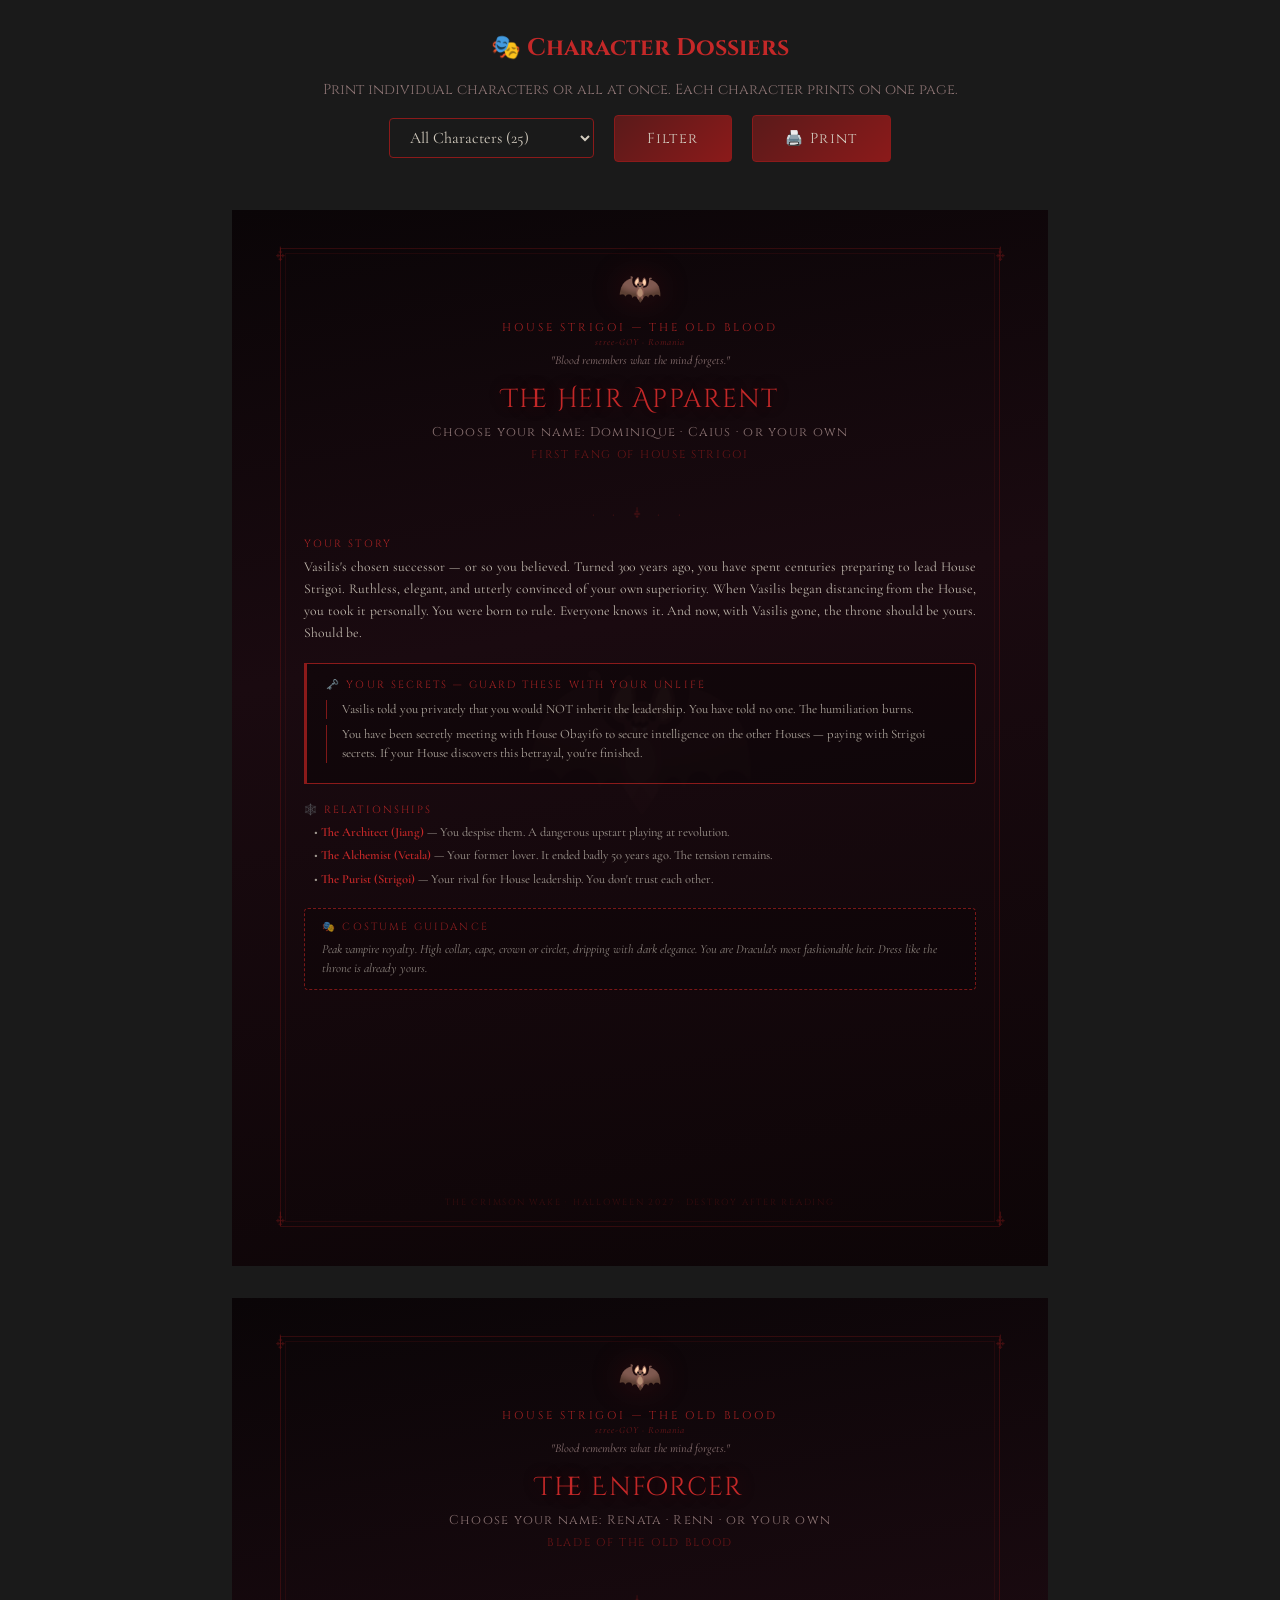
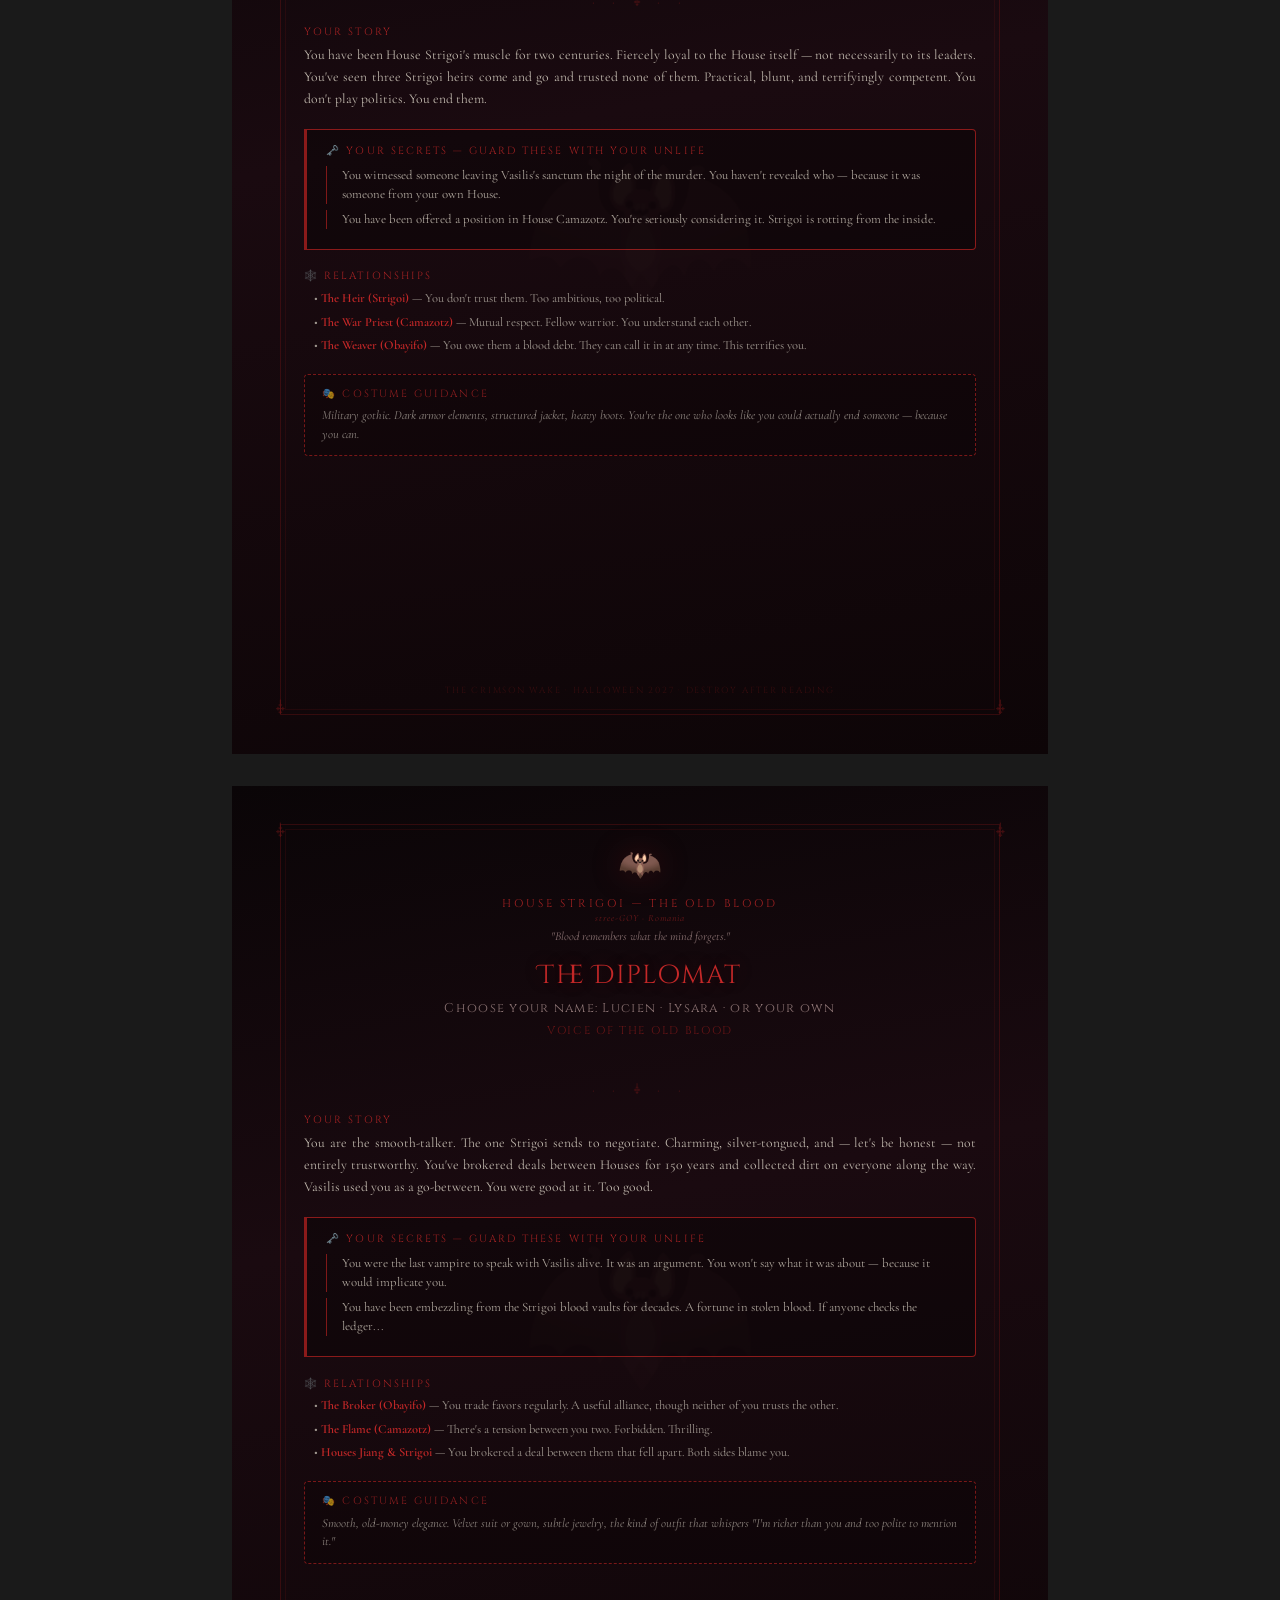
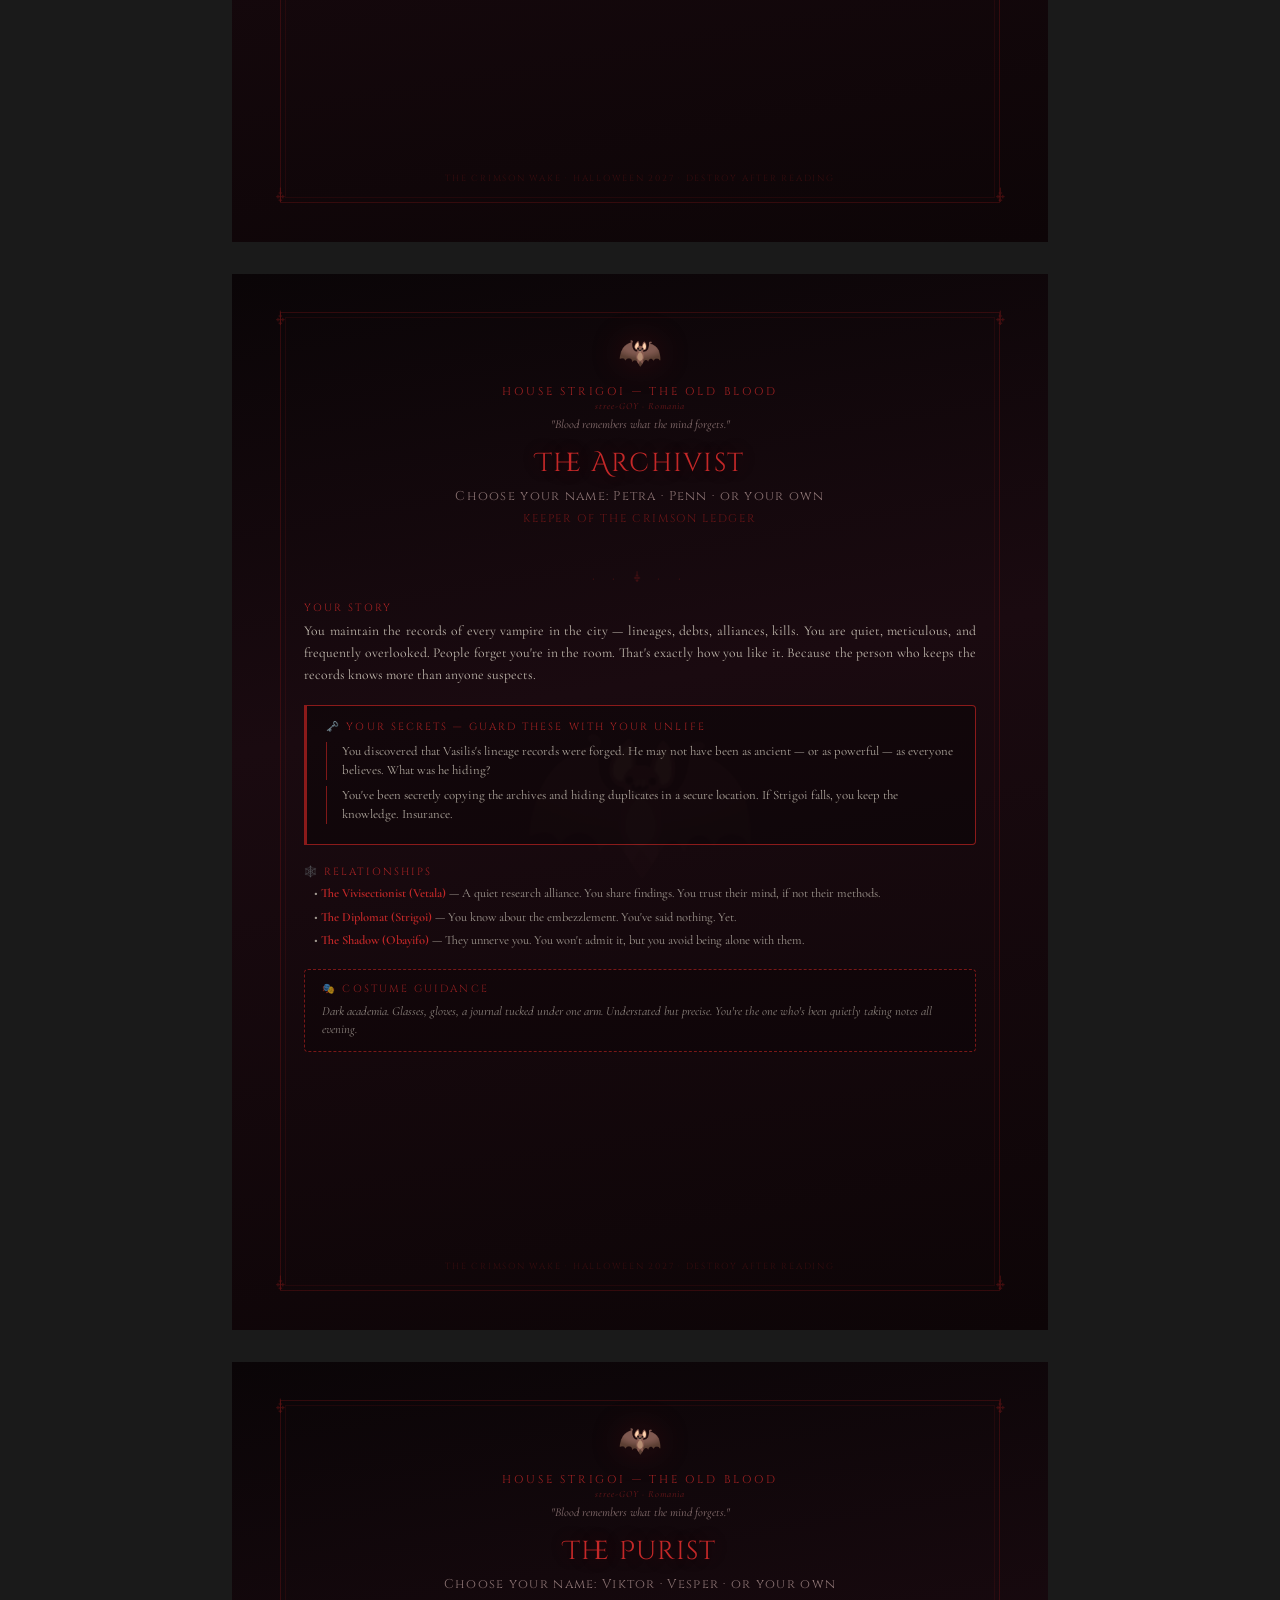
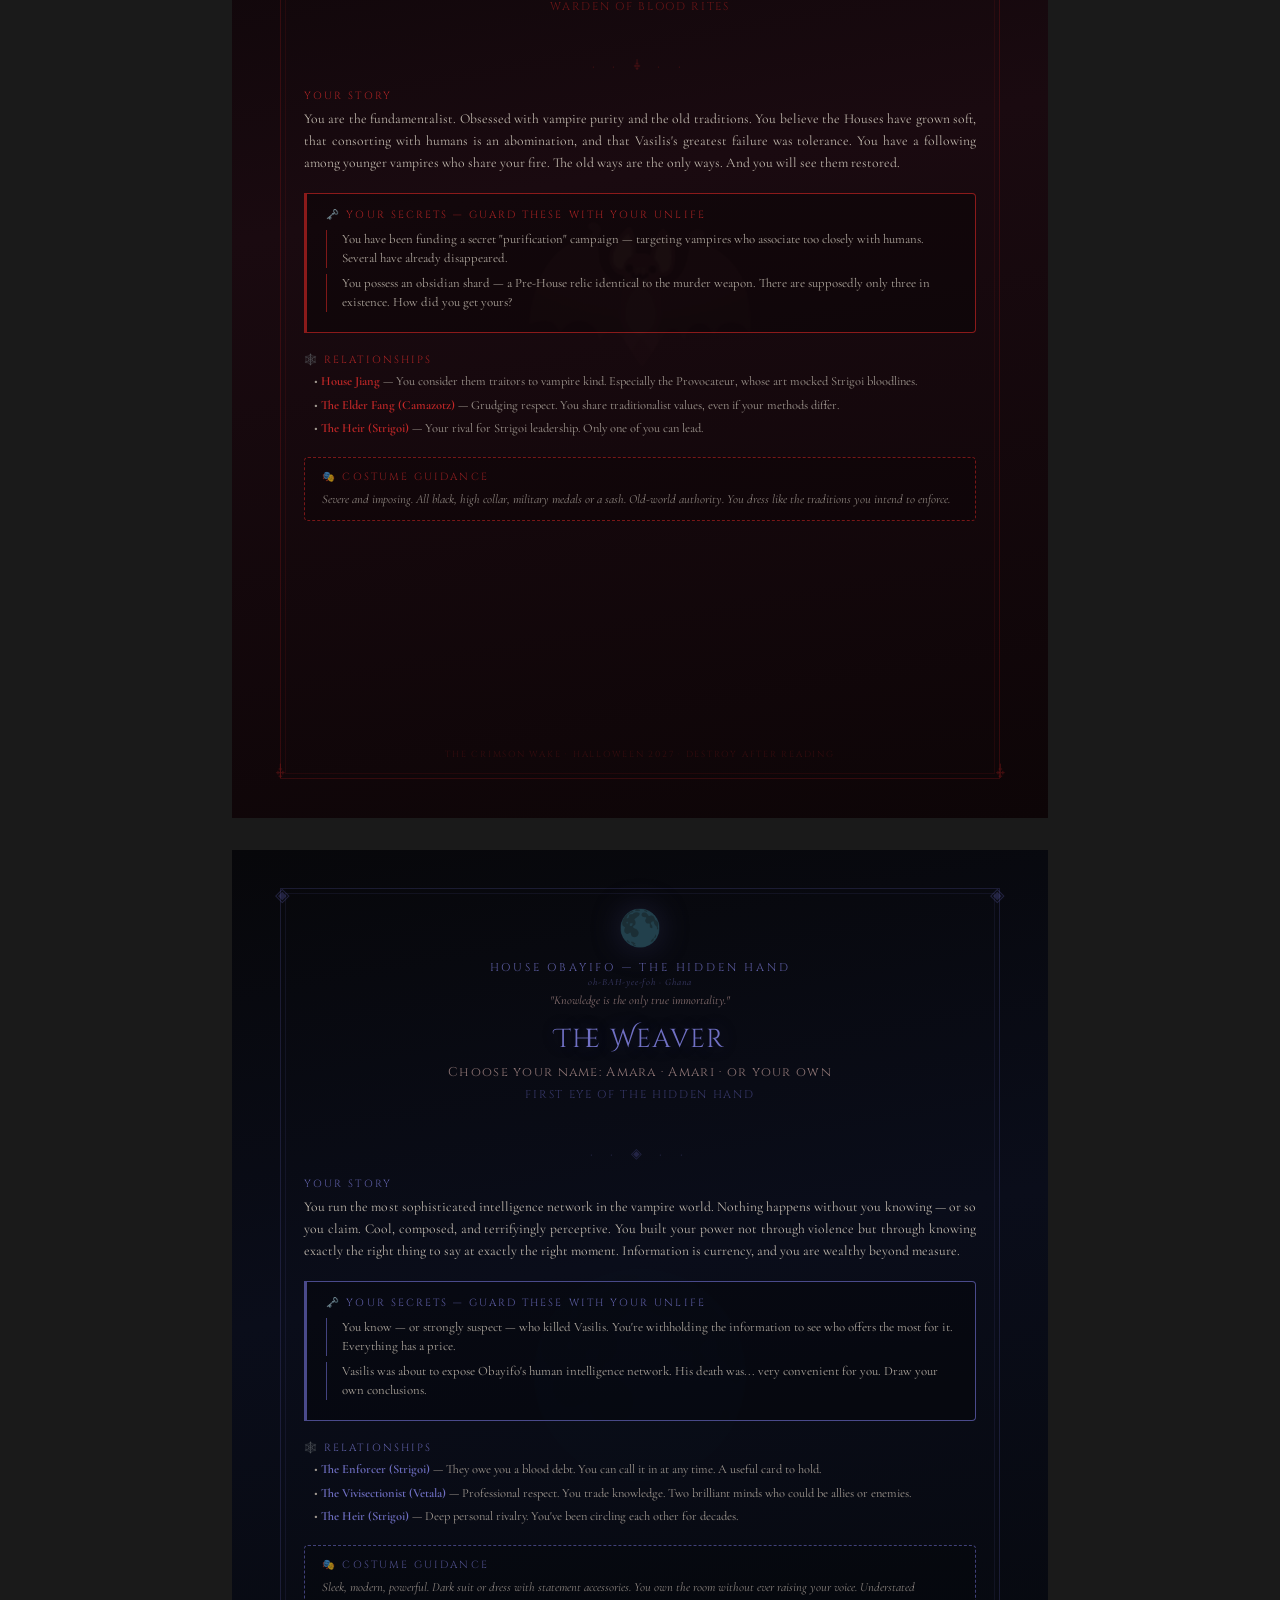
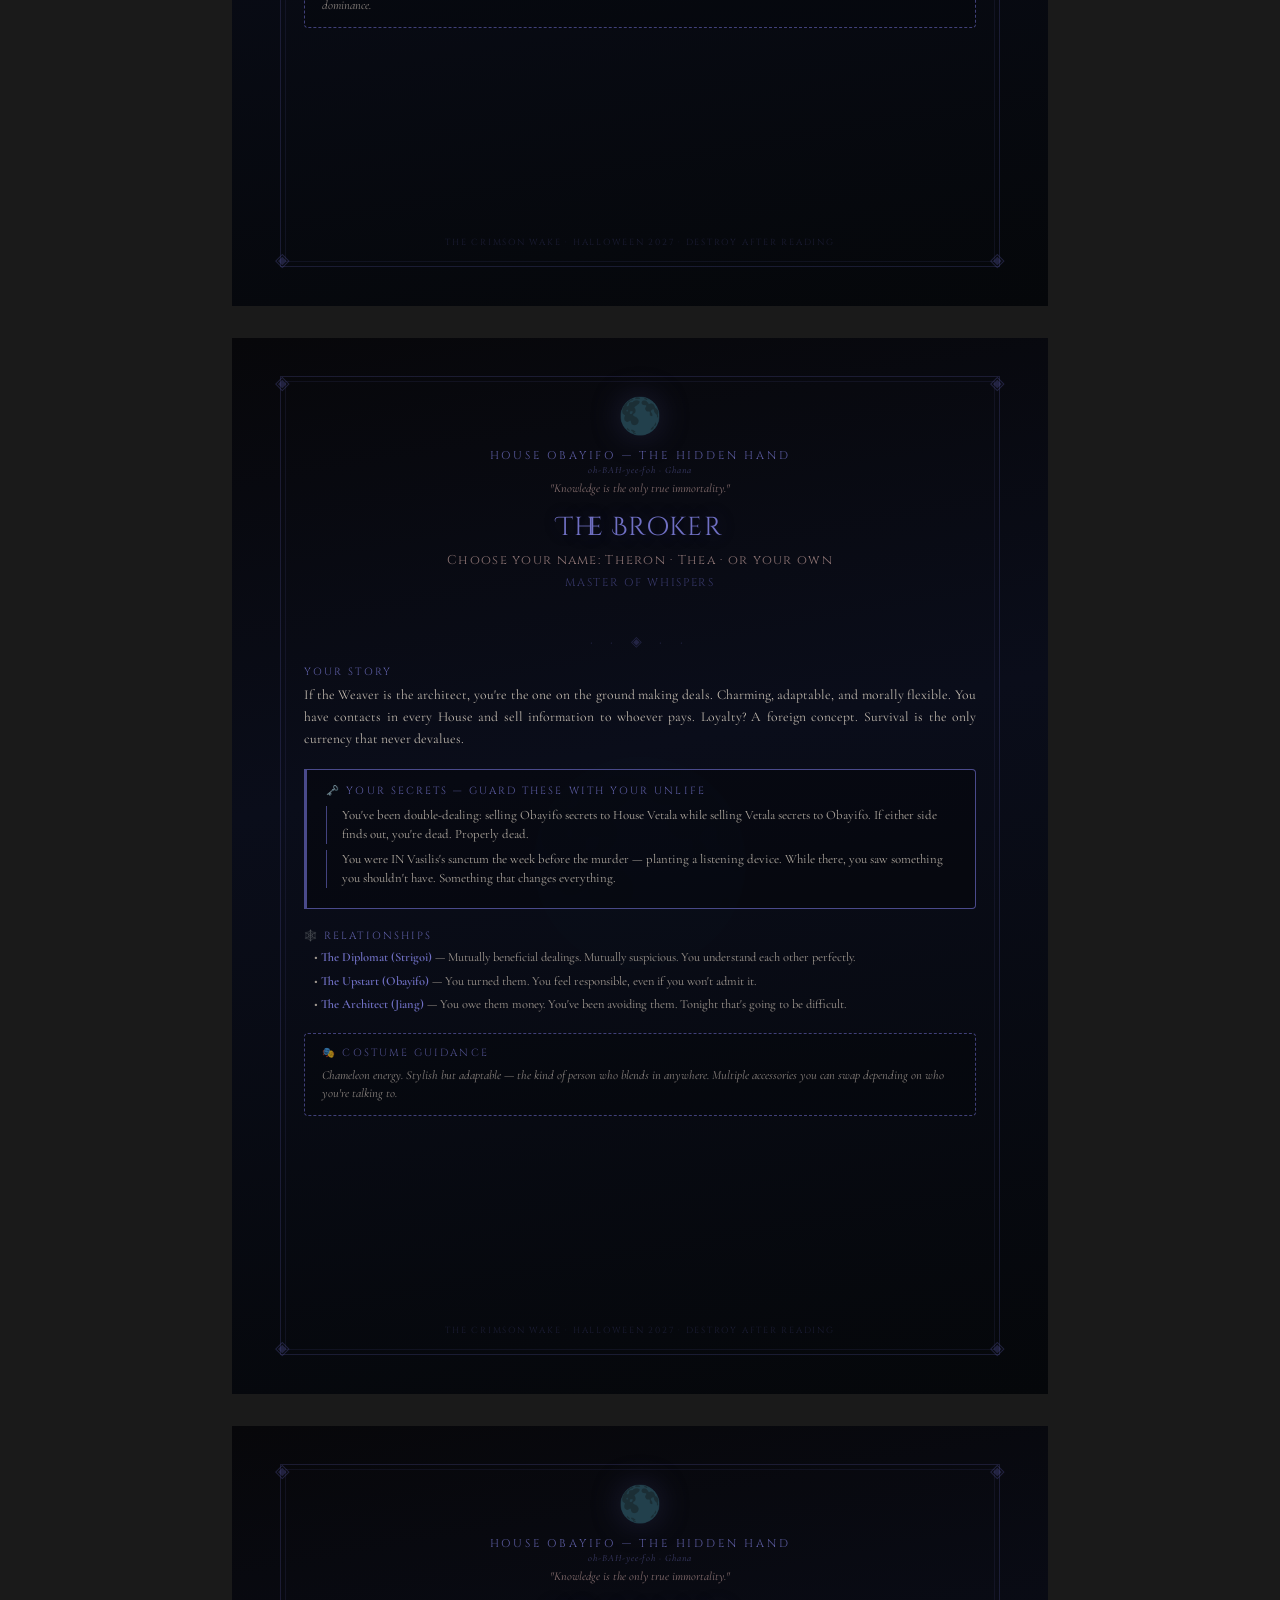
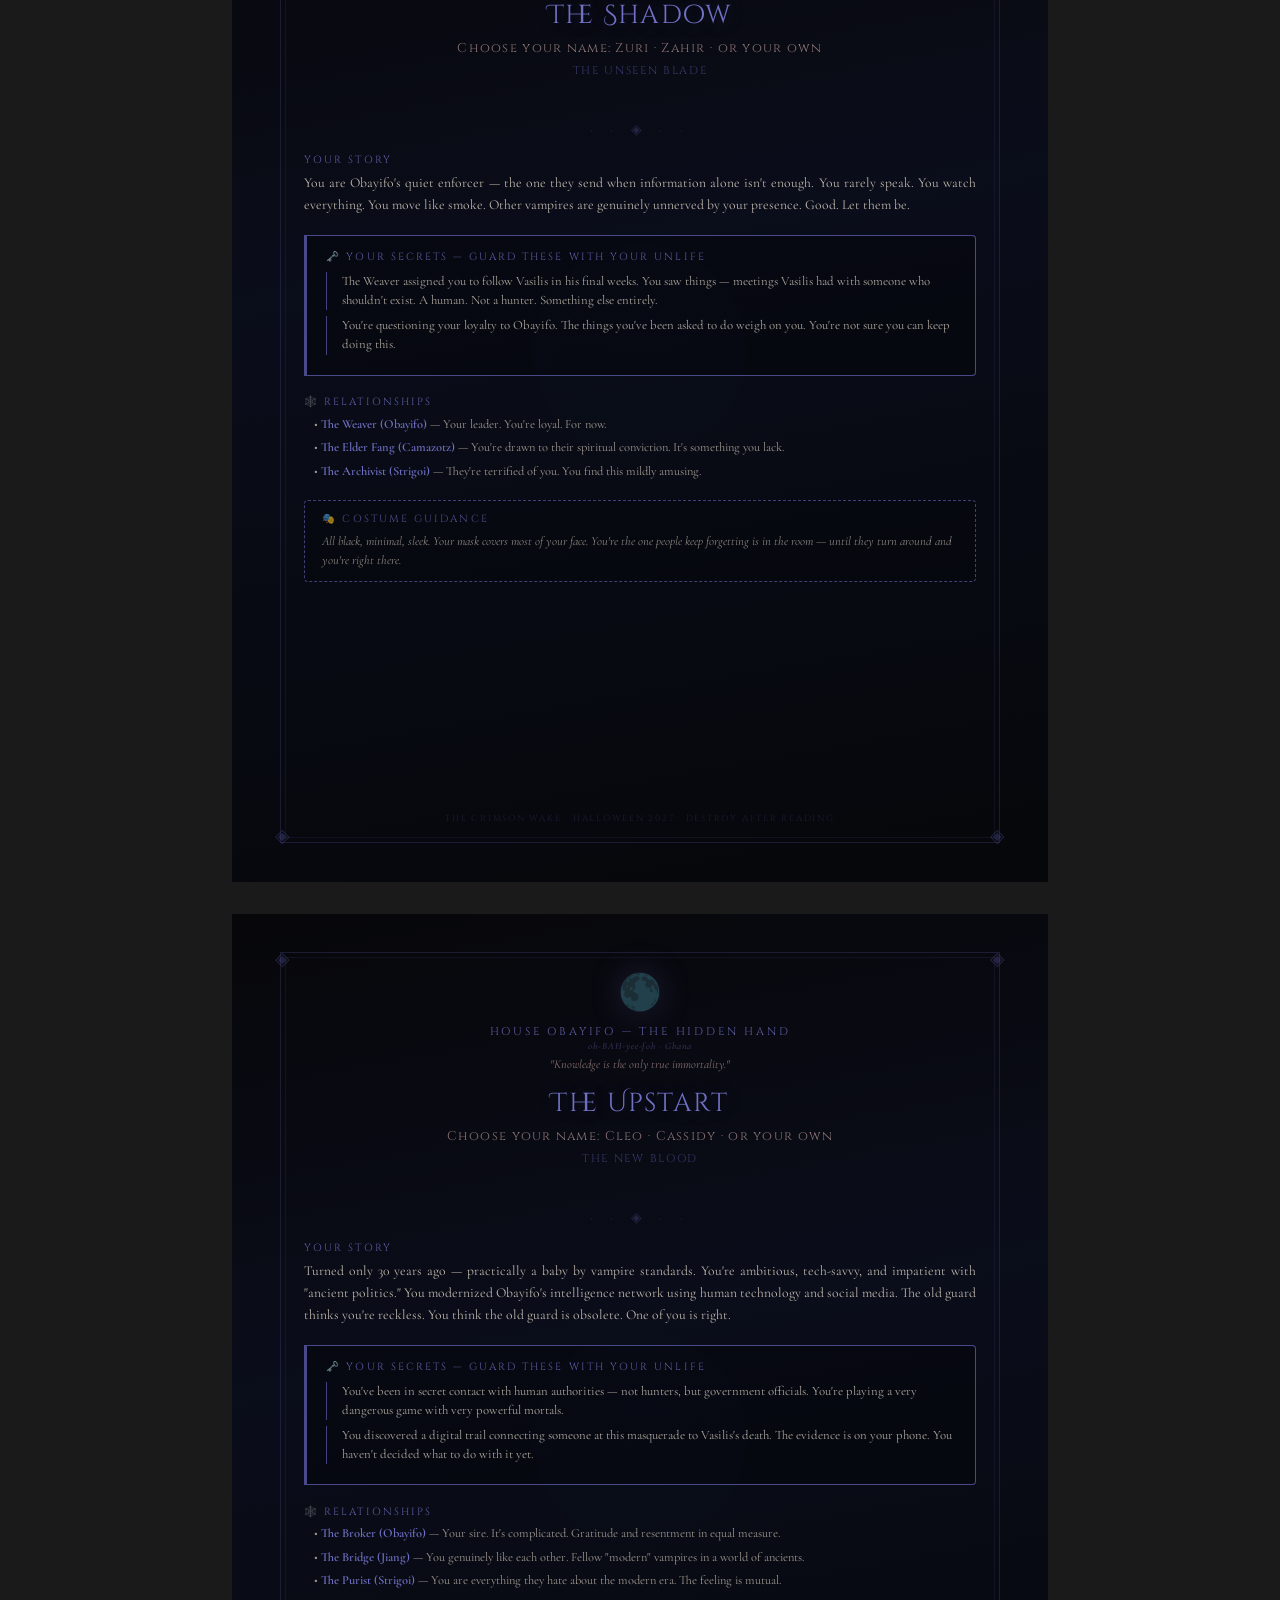
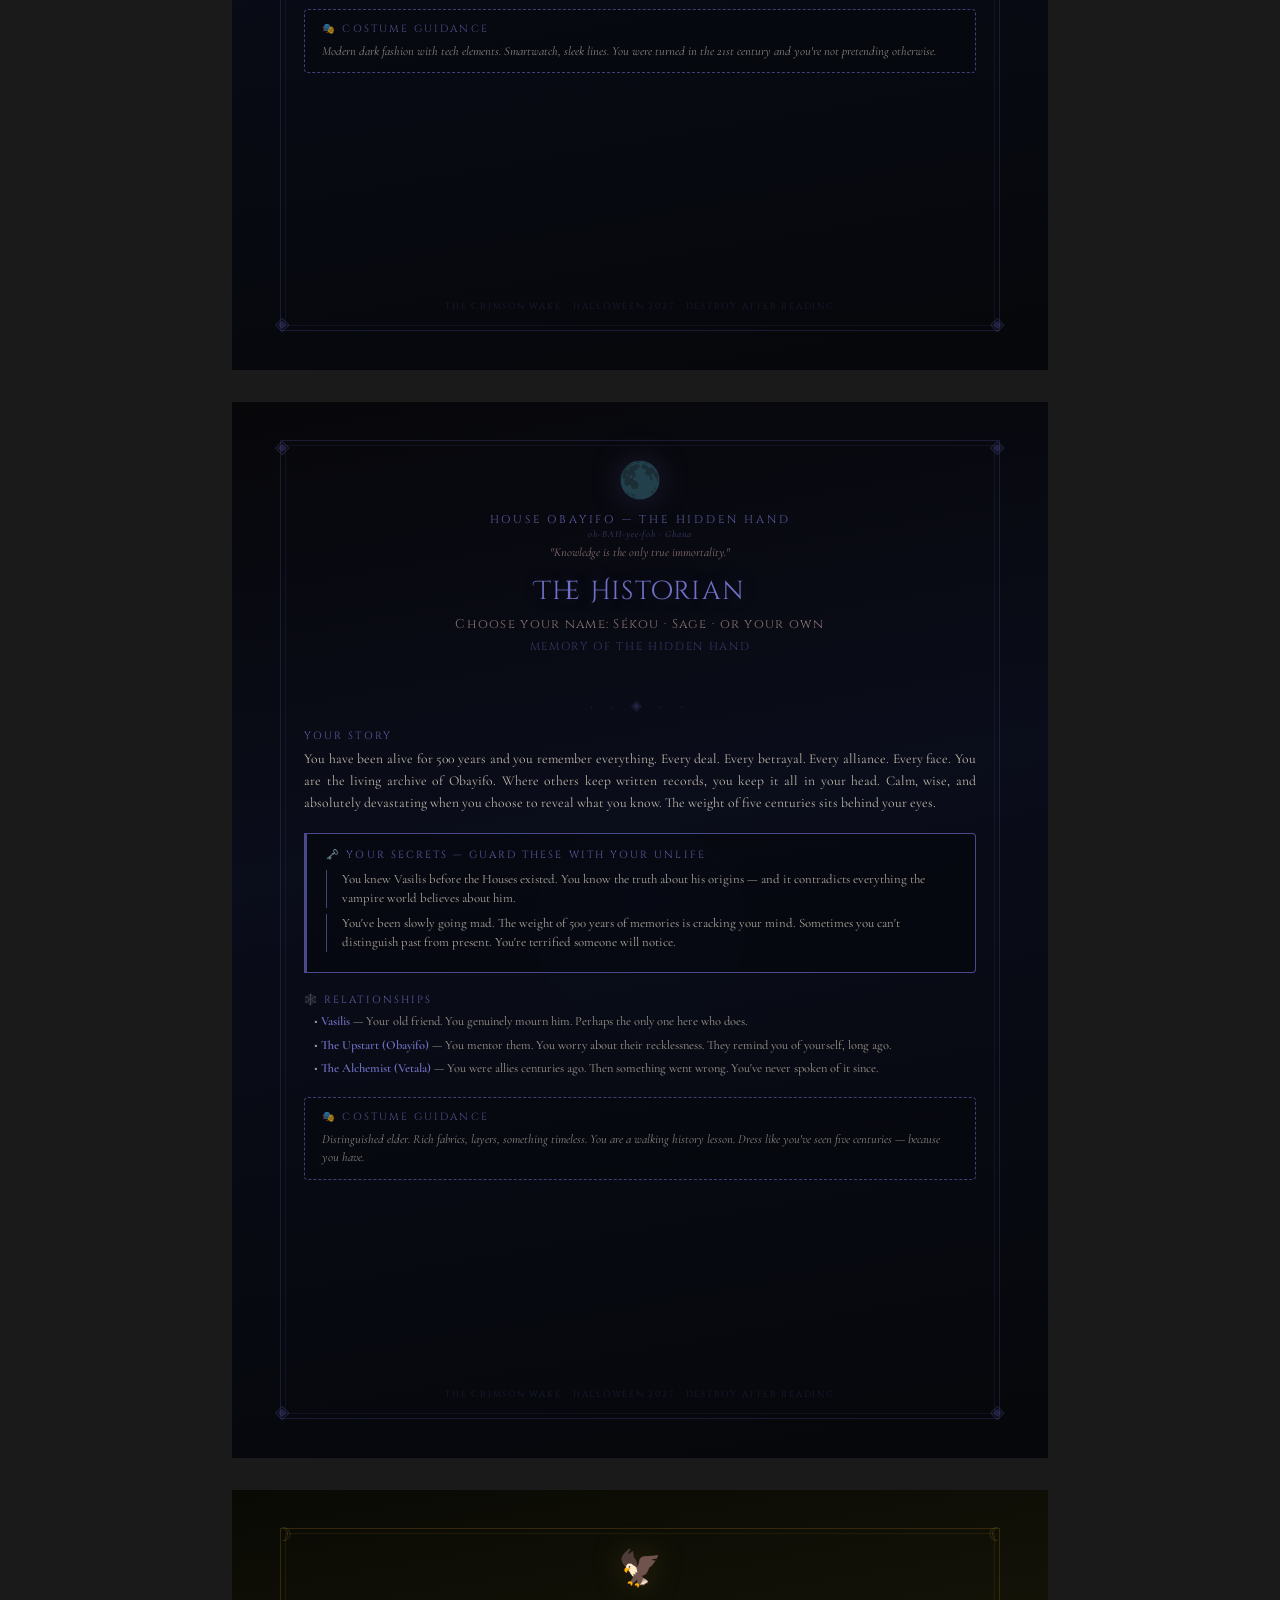
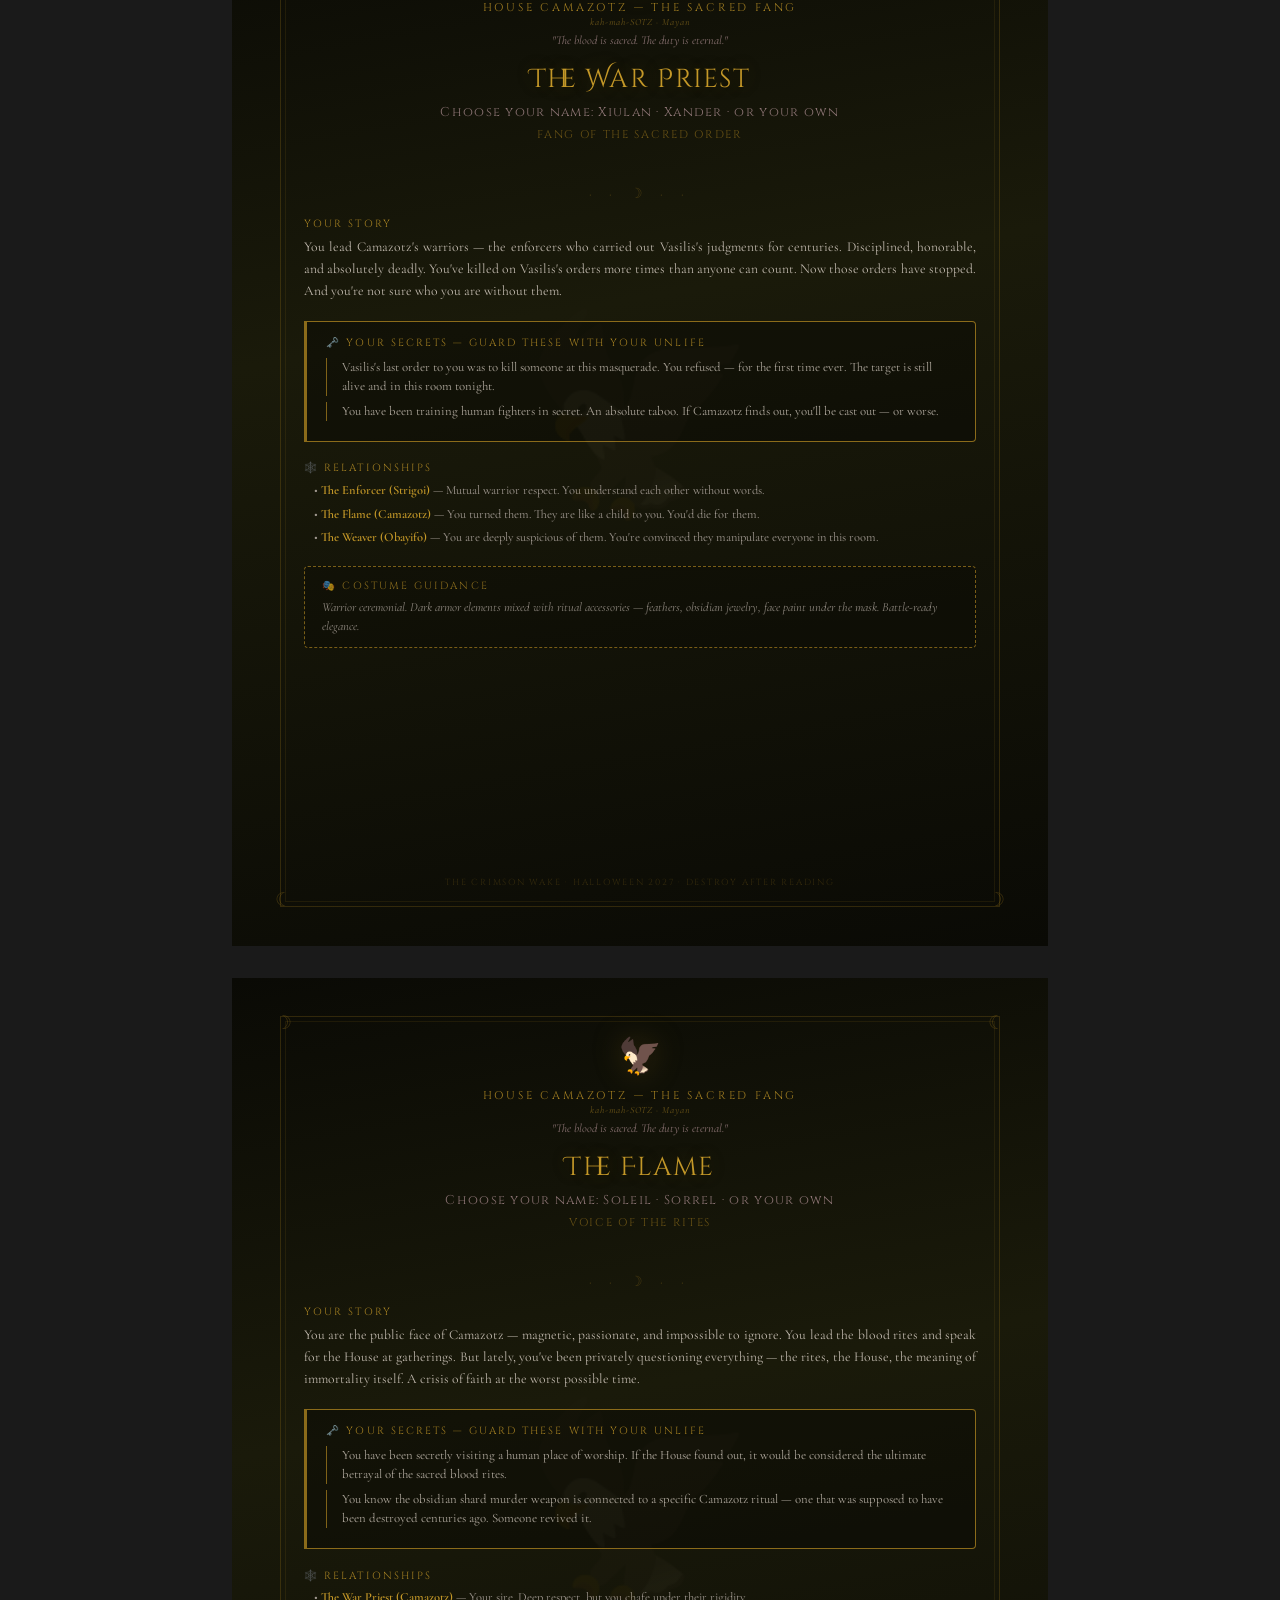
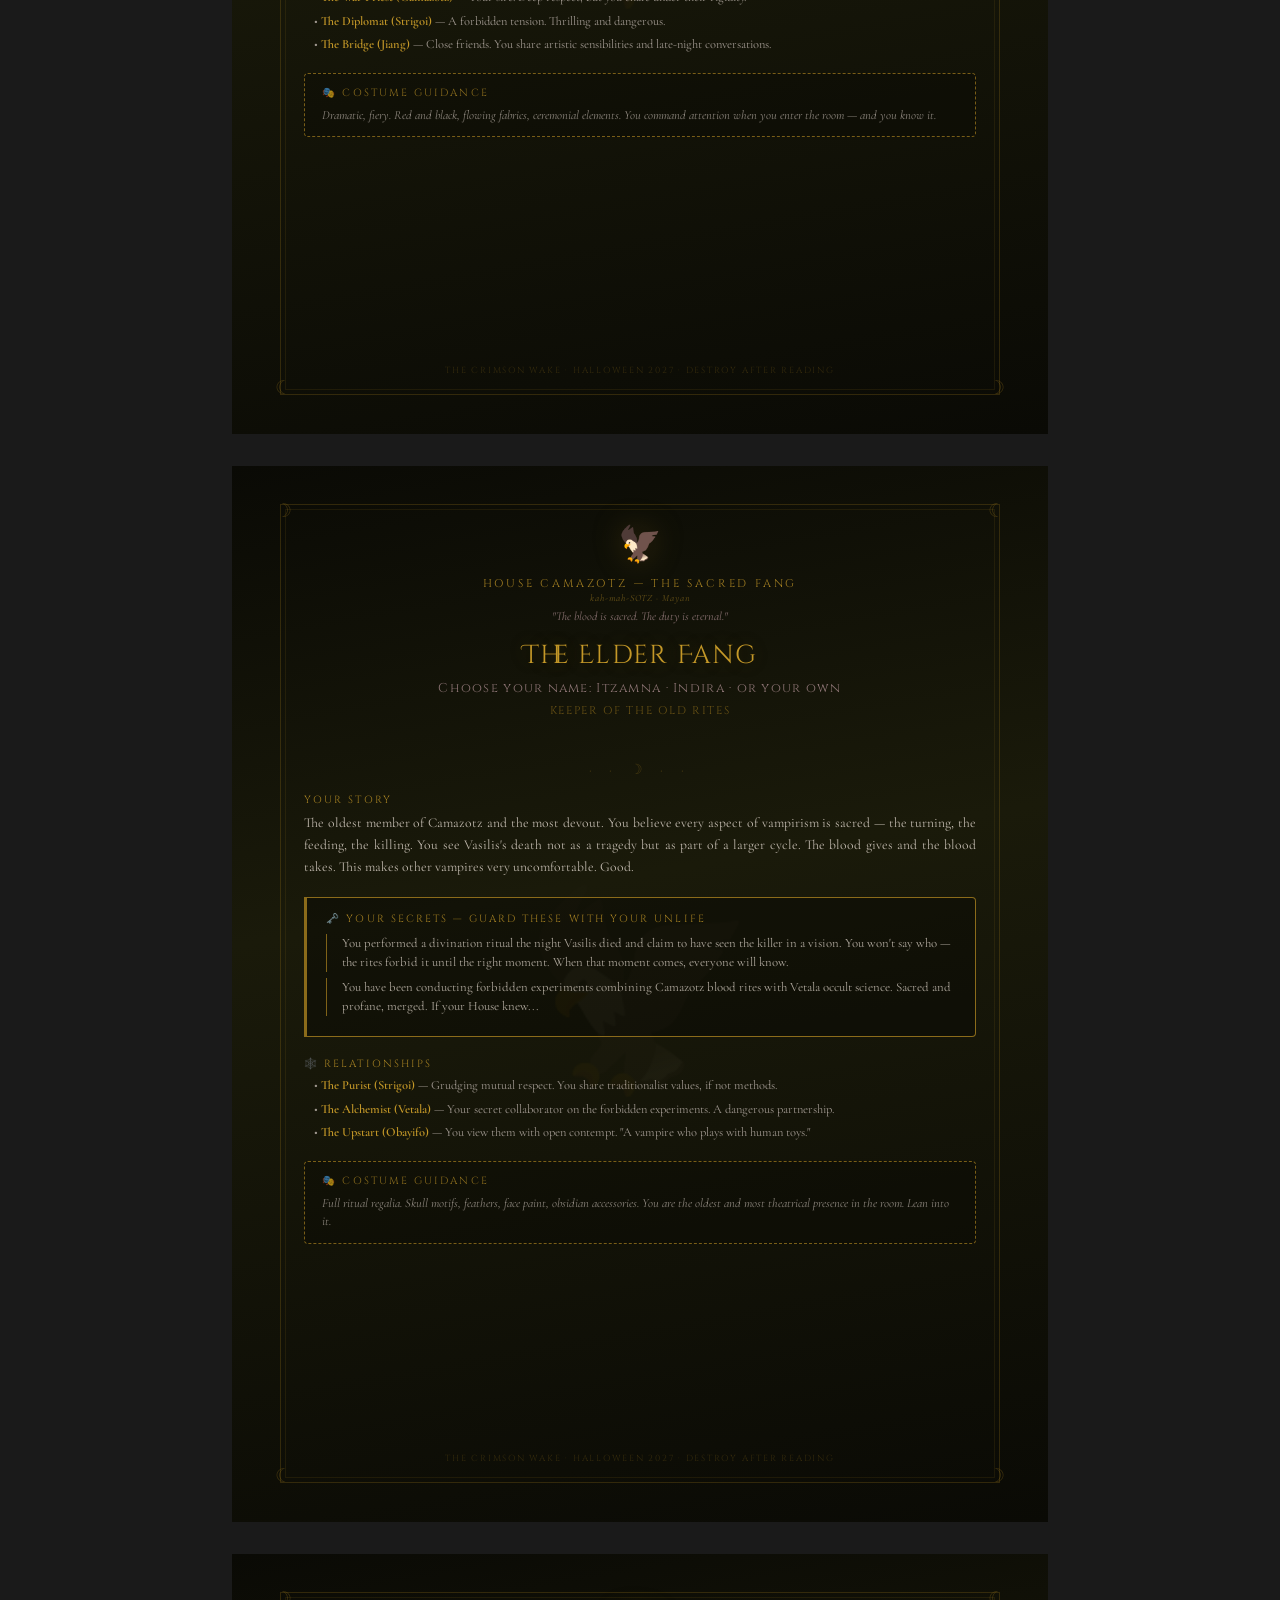
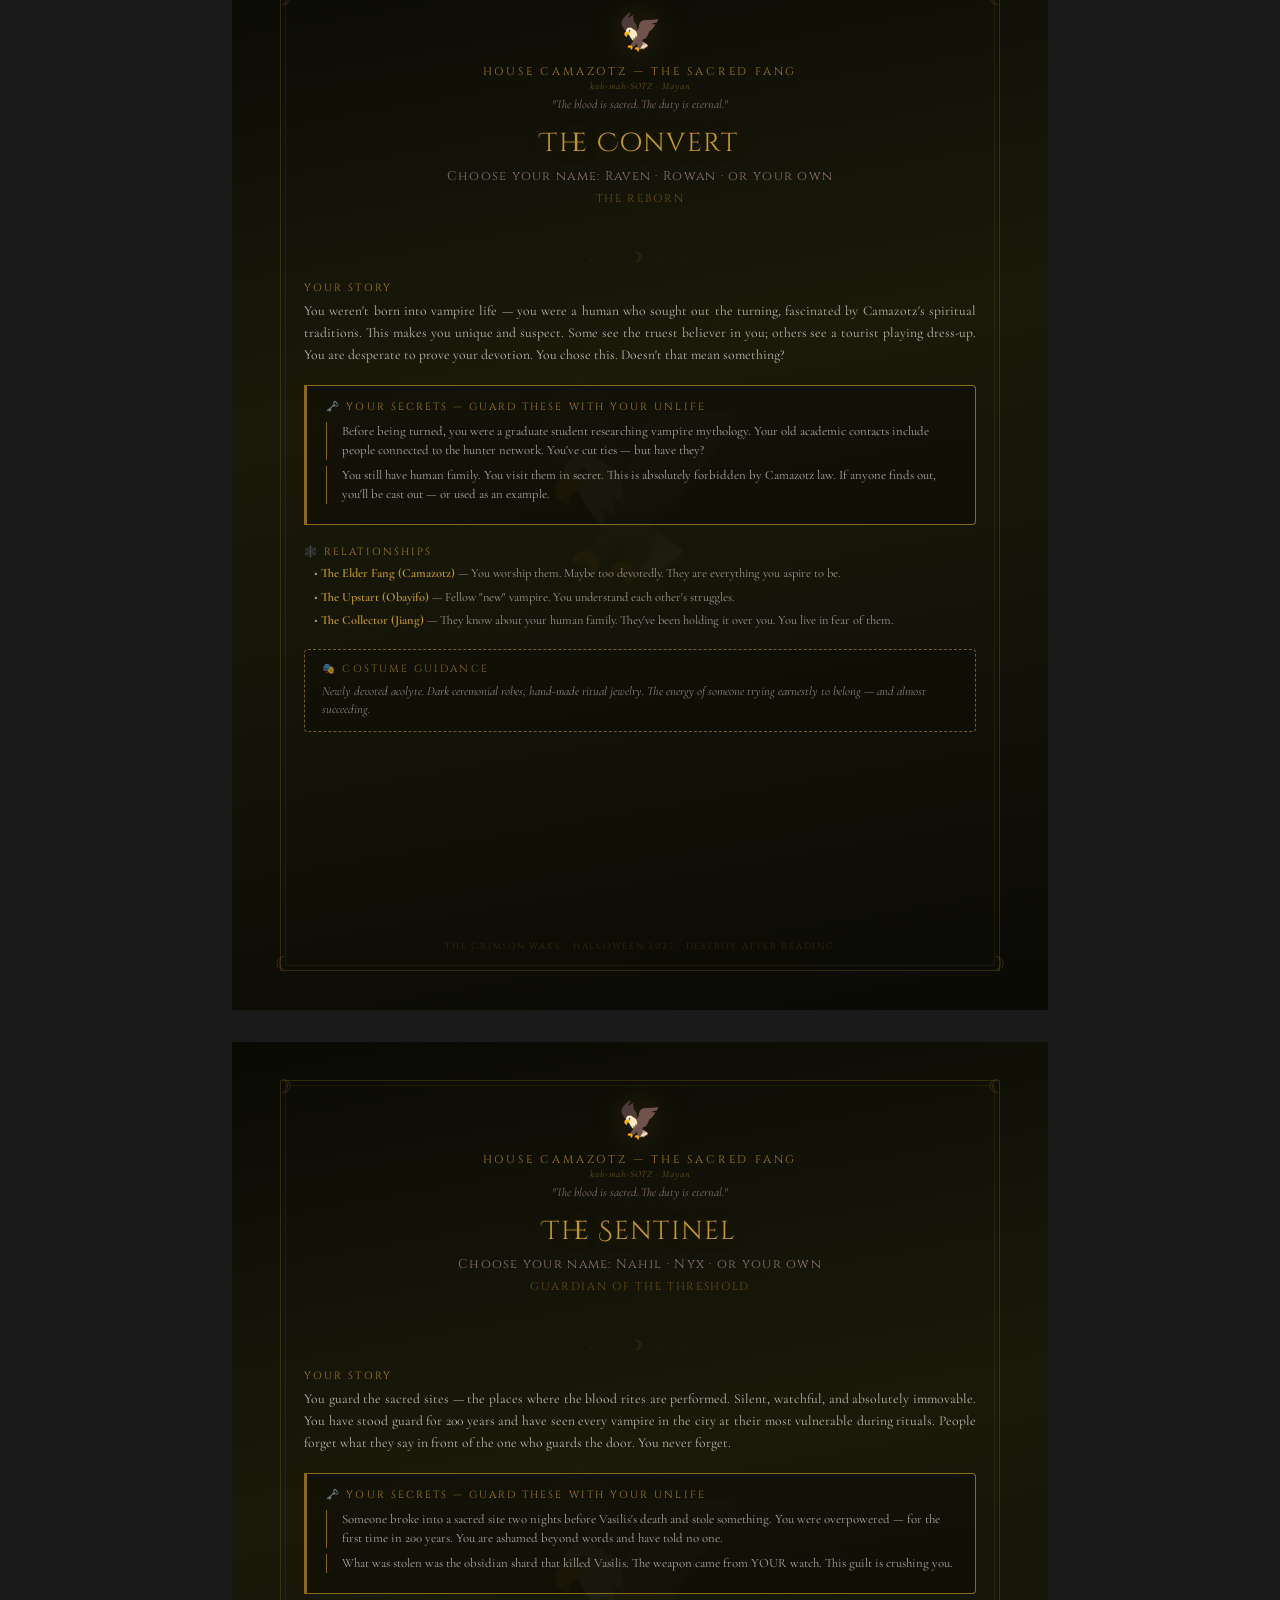
==== commit 93e8a96d: "Add house images to cards + pronunciations on site & character sheets" ====
--- a/characters.html
+++ b/characters.html
@@ -93,6 +93,15 @@
       text-transform: uppercase;
       color: var(--accent-light);
       opacity: 0.8;
+    }
+
+    .house-pronounce {
+      font-size: 0.6rem;
+      letter-spacing: 0.1em;
+      color: var(--accent-light);
+      opacity: 0.5;
+      font-style: italic;
+      margin-top: 0.1rem;
     }
 
     .house-motto {
@@ -318,6 +327,7 @@
   <div class="dossier-header">
     <div class="house-icon">🦇</div>
     <div class="house-name">House Strigoi — The Old Blood</div>
+    <div class="house-pronounce">stree-GOY · Romania</div>
     <div class="house-motto">"Blood remembers what the mind forgets."</div>
     <div class="char-title">The Heir Apparent</div>
     <div class="char-names">Choose your name: Dominique · Caius · or your own</div>
@@ -352,6 +362,7 @@
   <div class="dossier-header">
     <div class="house-icon">🦇</div>
     <div class="house-name">House Strigoi — The Old Blood</div>
+    <div class="house-pronounce">stree-GOY · Romania</div>
     <div class="house-motto">"Blood remembers what the mind forgets."</div>
     <div class="char-title">The Enforcer</div>
     <div class="char-names">Choose your name: Renata · Renn · or your own</div>
@@ -386,6 +397,7 @@
   <div class="dossier-header">
     <div class="house-icon">🦇</div>
     <div class="house-name">House Strigoi — The Old Blood</div>
+    <div class="house-pronounce">stree-GOY · Romania</div>
     <div class="house-motto">"Blood remembers what the mind forgets."</div>
     <div class="char-title">The Diplomat</div>
     <div class="char-names">Choose your name: Lucien · Lysara · or your own</div>
@@ -420,6 +432,7 @@
   <div class="dossier-header">
     <div class="house-icon">🦇</div>
     <div class="house-name">House Strigoi — The Old Blood</div>
+    <div class="house-pronounce">stree-GOY · Romania</div>
     <div class="house-motto">"Blood remembers what the mind forgets."</div>
     <div class="char-title">The Archivist</div>
     <div class="char-names">Choose your name: Petra · Penn · or your own</div>
@@ -454,6 +467,7 @@
   <div class="dossier-header">
     <div class="house-icon">🦇</div>
     <div class="house-name">House Strigoi — The Old Blood</div>
+    <div class="house-pronounce">stree-GOY · Romania</div>
     <div class="house-motto">"Blood remembers what the mind forgets."</div>
     <div class="char-title">The Purist</div>
     <div class="char-names">Choose your name: Viktor · Vesper · or your own</div>
@@ -488,6 +502,7 @@
   <div class="dossier-header">
     <div class="house-icon">🌑</div>
     <div class="house-name">House Obayifo — The Hidden Hand</div>
+    <div class="house-pronounce">oh-BAH-yee-foh · Ghana</div>
     <div class="house-motto">"Knowledge is the only true immortality."</div>
     <div class="char-title">The Weaver</div>
     <div class="char-names">Choose your name: Amara · Amari · or your own</div>
@@ -522,6 +537,7 @@
   <div class="dossier-header">
     <div class="house-icon">🌑</div>
     <div class="house-name">House Obayifo — The Hidden Hand</div>
+    <div class="house-pronounce">oh-BAH-yee-foh · Ghana</div>
     <div class="house-motto">"Knowledge is the only true immortality."</div>
     <div class="char-title">The Broker</div>
     <div class="char-names">Choose your name: Theron · Thea · or your own</div>
@@ -556,6 +572,7 @@
   <div class="dossier-header">
     <div class="house-icon">🌑</div>
     <div class="house-name">House Obayifo — The Hidden Hand</div>
+    <div class="house-pronounce">oh-BAH-yee-foh · Ghana</div>
     <div class="house-motto">"Knowledge is the only true immortality."</div>
     <div class="char-title">The Shadow</div>
     <div class="char-names">Choose your name: Zuri · Zahir · or your own</div>
@@ -590,6 +607,7 @@
   <div class="dossier-header">
     <div class="house-icon">🌑</div>
     <div class="house-name">House Obayifo — The Hidden Hand</div>
+    <div class="house-pronounce">oh-BAH-yee-foh · Ghana</div>
     <div class="house-motto">"Knowledge is the only true immortality."</div>
     <div class="char-title">The Upstart</div>
     <div class="char-names">Choose your name: Cleo · Cassidy · or your own</div>
@@ -624,6 +642,7 @@
   <div class="dossier-header">
     <div class="house-icon">🌑</div>
     <div class="house-name">House Obayifo — The Hidden Hand</div>
+    <div class="house-pronounce">oh-BAH-yee-foh · Ghana</div>
     <div class="house-motto">"Knowledge is the only true immortality."</div>
     <div class="char-title">The Historian</div>
     <div class="char-names">Choose your name: Sékou · Sage · or your own</div>
@@ -658,6 +677,7 @@
   <div class="dossier-header">
     <div class="house-icon">🦅</div>
     <div class="house-name">House Camazotz — The Sacred Fang</div>
+    <div class="house-pronounce">kah-mah-SOTZ · Mayan</div>
     <div class="house-motto">"The blood is sacred. The duty is eternal."</div>
     <div class="char-title">The War Priest</div>
     <div class="char-names">Choose your name: Xiulan · Xander · or your own</div>
@@ -692,6 +712,7 @@
   <div class="dossier-header">
     <div class="house-icon">🦅</div>
     <div class="house-name">House Camazotz — The Sacred Fang</div>
+    <div class="house-pronounce">kah-mah-SOTZ · Mayan</div>
     <div class="house-motto">"The blood is sacred. The duty is eternal."</div>
     <div class="char-title">The Flame</div>
     <div class="char-names">Choose your name: Soleil · Sorrel · or your own</div>
@@ -726,6 +747,7 @@
   <div class="dossier-header">
     <div class="house-icon">🦅</div>
     <div class="house-name">House Camazotz — The Sacred Fang</div>
+    <div class="house-pronounce">kah-mah-SOTZ · Mayan</div>
     <div class="house-motto">"The blood is sacred. The duty is eternal."</div>
     <div class="char-title">The Elder Fang</div>
     <div class="char-names">Choose your name: Itzamna · Indira · or your own</div>
@@ -760,6 +782,7 @@
   <div class="dossier-header">
     <div class="house-icon">🦅</div>
     <div class="house-name">House Camazotz — The Sacred Fang</div>
+    <div class="house-pronounce">kah-mah-SOTZ · Mayan</div>
     <div class="house-motto">"The blood is sacred. The duty is eternal."</div>
     <div class="char-title">The Convert</div>
     <div class="char-names">Choose your name: Raven · Rowan · or your own</div>
@@ -794,6 +817,7 @@
   <div class="dossier-header">
     <div class="house-icon">🦅</div>
     <div class="house-name">House Camazotz — The Sacred Fang</div>
+    <div class="house-pronounce">kah-mah-SOTZ · Mayan</div>
     <div class="house-motto">"The blood is sacred. The duty is eternal."</div>
     <div class="char-title">The Sentinel</div>
     <div class="char-names">Choose your name: Nahil · Nyx · or your own</div>
@@ -828,6 +852,7 @@
   <div class="dossier-header">
     <div class="house-icon">🌙</div>
     <div class="house-name">House Jiang — The Unbound</div>
+    <div class="house-pronounce">jee-AHNG · China</div>
     <div class="house-motto">"The only chains are the ones you accept."</div>
     <div class="char-title">The Architect</div>
     <div class="char-names">Choose your name: Marlowe · Maren · or your own</div>
@@ -862,6 +887,7 @@
   <div class="dossier-header">
     <div class="house-icon">🌙</div>
     <div class="house-name">House Jiang — The Unbound</div>
+    <div class="house-pronounce">jee-AHNG · China</div>
     <div class="house-motto">"The only chains are the ones you accept."</div>
     <div class="char-title">The Bridge</div>
     <div class="char-names">Choose your name: Yuki · Yael · or your own</div>
@@ -896,6 +922,7 @@
   <div class="dossier-header">
     <div class="house-icon">🌙</div>
     <div class="house-name">House Jiang — The Unbound</div>
+    <div class="house-pronounce">jee-AHNG · China</div>
     <div class="house-motto">"The only chains are the ones you accept."</div>
     <div class="char-title">The Collector</div>
     <div class="char-names">Choose your name: Fen · Farid · or your own</div>
@@ -930,6 +957,7 @@
   <div class="dossier-header">
     <div class="house-icon">🌙</div>
     <div class="house-name">House Jiang — The Unbound</div>
+    <div class="house-pronounce">jee-AHNG · China</div>
     <div class="house-motto">"The only chains are the ones you accept."</div>
     <div class="char-title">The Ghost</div>
     <div class="char-names">Choose your name: Ash · Adair · or your own</div>
@@ -964,6 +992,7 @@
   <div class="dossier-header">
     <div class="house-icon">🌙</div>
     <div class="house-name">House Jiang — The Unbound</div>
+    <div class="house-pronounce">jee-AHNG · China</div>
     <div class="house-motto">"The only chains are the ones you accept."</div>
     <div class="char-title">The Provocateur</div>
     <div class="char-names">Choose your name: Sable · Sterling · or your own</div>
@@ -998,6 +1027,7 @@
   <div class="dossier-header">
     <div class="house-icon">❄️</div>
     <div class="house-name">House Vetala — The Unravelers</div>
+    <div class="house-pronounce">veh-TAH-lah · India</div>
     <div class="house-motto">"There are no limits. Only those we haven't broken yet."</div>
     <div class="char-title">The Alchemist</div>
     <div class="char-names">Choose your name: Kasem · Kira · or your own</div>
@@ -1032,6 +1062,7 @@
   <div class="dossier-header">
     <div class="house-icon">❄️</div>
     <div class="house-name">House Vetala — The Unravelers</div>
+    <div class="house-pronounce">veh-TAH-lah · India</div>
     <div class="house-motto">"There are no limits. Only those we haven't broken yet."</div>
     <div class="char-title">The Vivisectionist</div>
     <div class="char-names">Choose your name: Niran · Neve · or your own</div>
@@ -1067,6 +1098,7 @@
   <div class="dossier-header">
     <div class="house-icon">❄️</div>
     <div class="house-name">House Vetala — The Unravelers</div>
+    <div class="house-pronounce">veh-TAH-lah · India</div>
     <div class="house-motto">"There are no limits. Only those we haven't broken yet."</div>
     <div class="char-title">The Theorist</div>
     <div class="char-names">Choose your name: Maren · Micah · or your own</div>
@@ -1101,6 +1133,7 @@
   <div class="dossier-header">
     <div class="house-icon">❄️</div>
     <div class="house-name">House Vetala — The Unravelers</div>
+    <div class="house-pronounce">veh-TAH-lah · India</div>
     <div class="house-motto">"There are no limits. Only those we haven't broken yet."</div>
     <div class="char-title">The Recruit</div>
     <div class="char-names">Choose your name: Idris · Io · or your own</div>
@@ -1135,6 +1168,7 @@
   <div class="dossier-header">
     <div class="house-icon">❄️</div>
     <div class="house-name">House Vetala — The Unravelers</div>
+    <div class="house-pronounce">veh-TAH-lah · India</div>
     <div class="house-motto">"There are no limits. Only those we haven't broken yet."</div>
     <div class="char-title">The Warden</div>
     <div class="char-names">Choose your name: Orla · Osiris · or your own</div>
